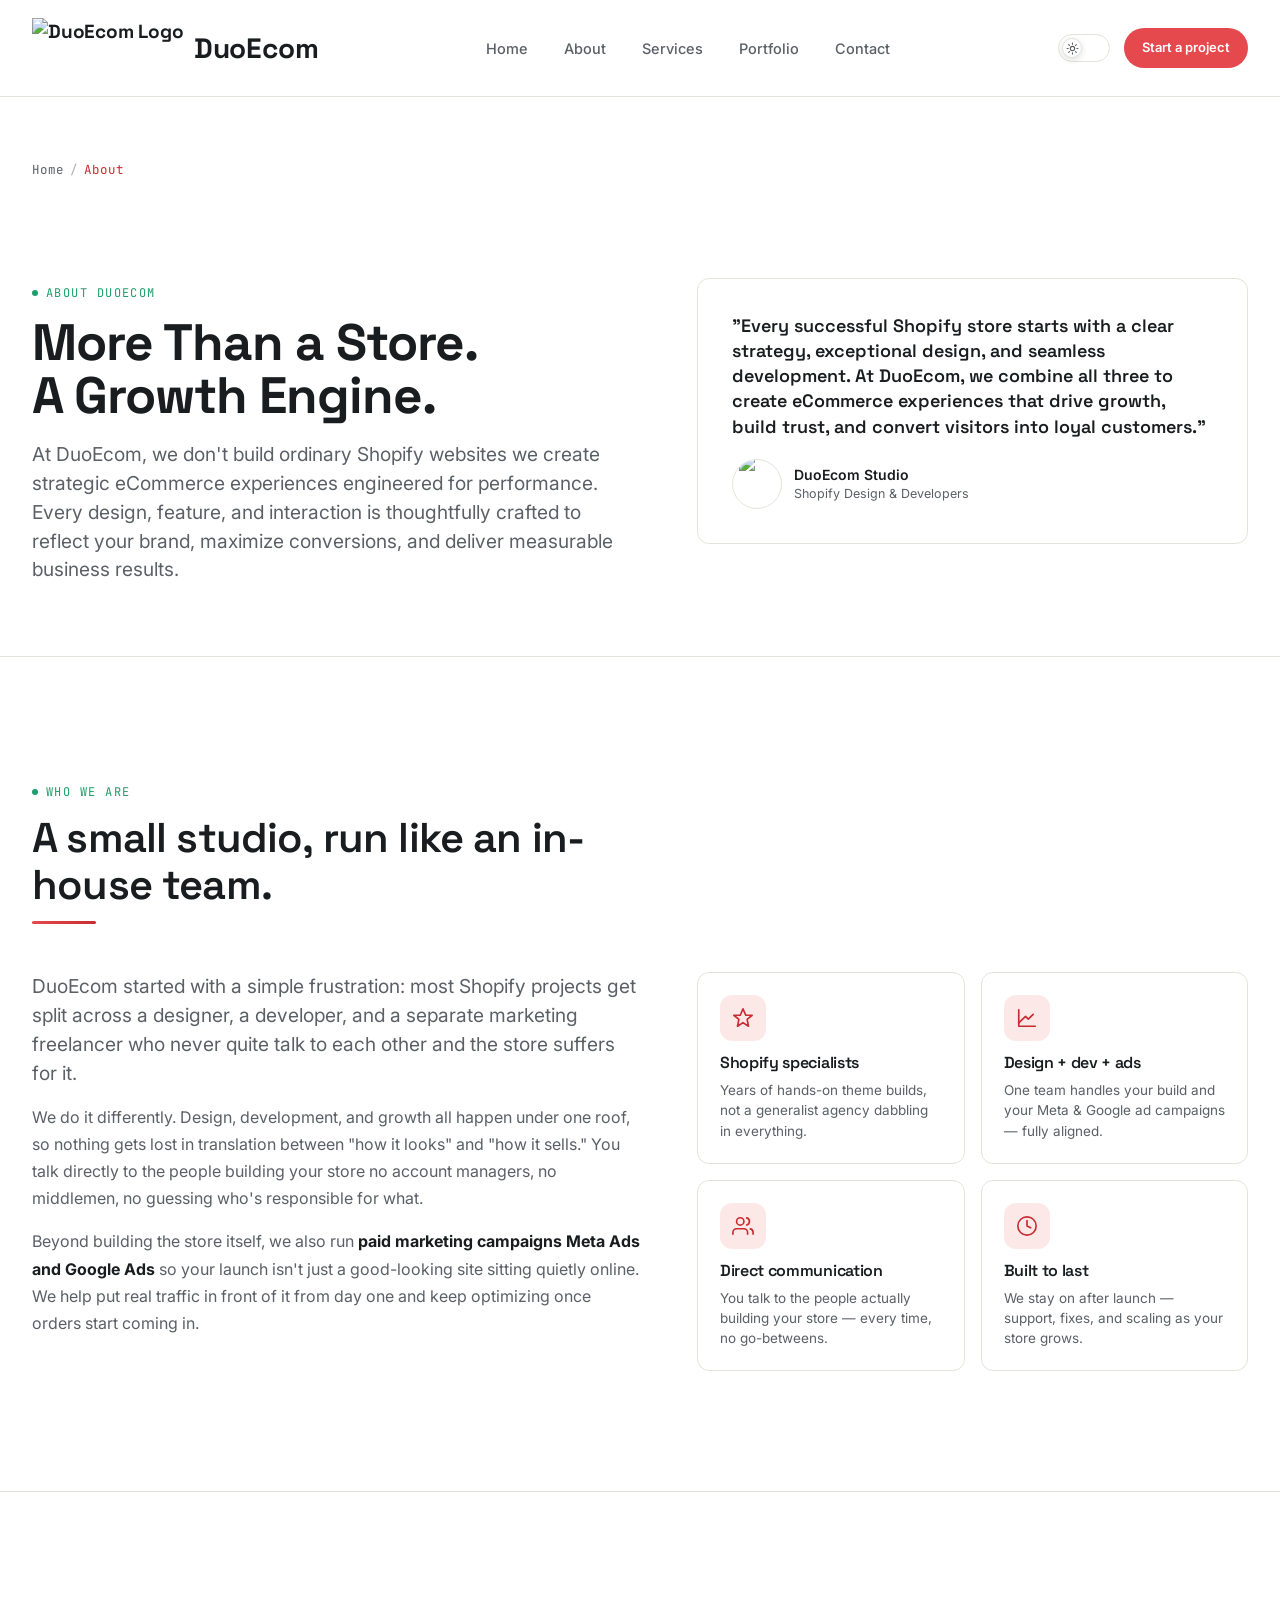
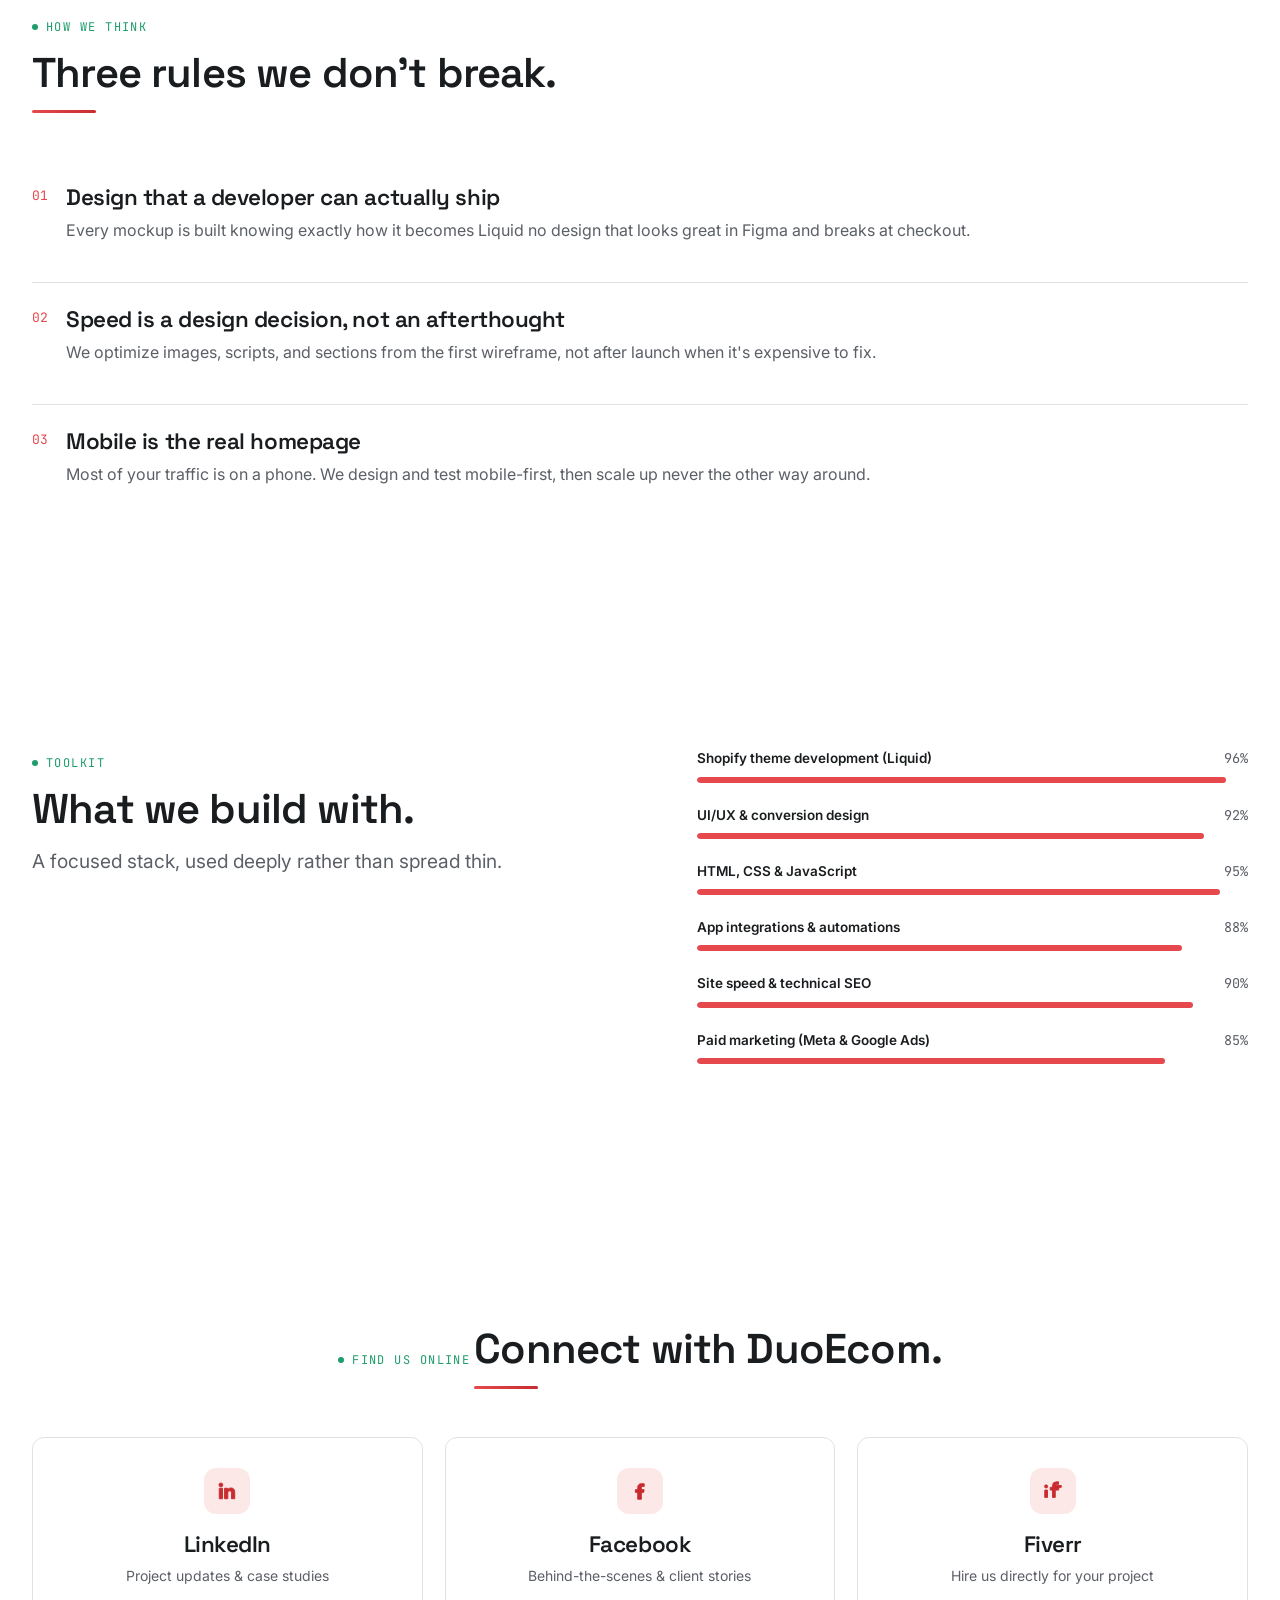
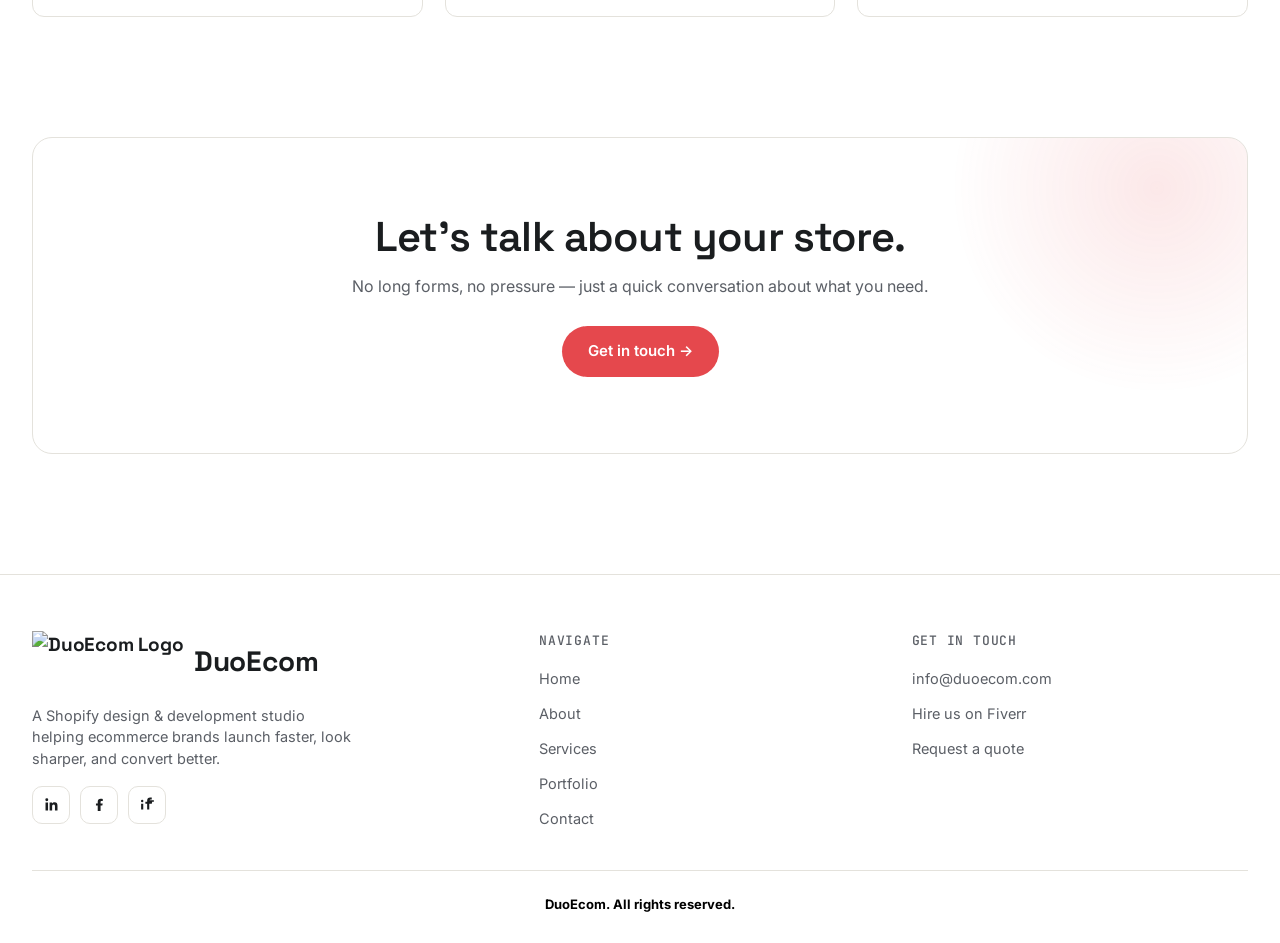
==== pages/about.html @ 075b4c81 "first commit" ====
<!DOCTYPE html>
<html lang="en">
<head>
<meta charset="UTF-8">
<script>
(function(){
  try {
    var t = localStorage.getItem('duoecom-theme');
    if (t === 'dark') document.documentElement.setAttribute('data-theme', 'dark');
  } catch (e) {}
})();
</script>
<meta name="viewport" content="width=device-width, initial-scale=1.0">
<title>About DuoEcom | Shopify Design &amp; Development Studio</title>
<meta name="description" content="Meet DuoEcom — a Shopify design and development studio built around two specialists: one designer, one developer, one shared obsession with stores that convert.">
<meta name="keywords" content="DuoEcom, Shopify agency, about DuoEcom, Shopify design studio, Shopify developers">
<meta name="robots" content="index, follow">
<meta name="author" content="DuoEcom">
<link rel="canonical" href="https://duoecom.com/pages/about.html">

<meta property="og:type" content="website">
<meta property="og:url" content="https://duoecom.com/pages/about.html">
<meta property="og:site_name" content="DuoEcom">
<meta property="og:title" content="About DuoEcom | Shopify Design &amp; Development Studio">
<meta property="og:description" content="Meet DuoEcom — a Shopify design and development studio built around two specialists: one designer, one developer, one shared obsession with stores that convert.">
<meta property="og:image" content="https://duoecom.com/images/og-cover.png">
<meta property="og:locale" content="en_US">

<meta name="twitter:card" content="summary_large_image">
<meta name="twitter:title" content="About DuoEcom | Shopify Design &amp; Development Studio">
<meta name="twitter:description" content="Meet DuoEcom — a Shopify design and development studio built around two specialists: one designer, one developer.">
<meta name="twitter:image" content="https://duoecom.com/images/og-cover.png">

<link rel="icon" type="image/png" href="../images/favicon.png">
<link rel="preconnect" href="https://fonts.googleapis.com">
<link href="https://fonts.googleapis.com/css2?family=Space+Grotesk:wght@500;600;700&family=Inter:wght@400;500;600;700&family=JetBrains+Mono:wght@400;500&display=swap" rel="stylesheet">
<link rel="stylesheet" href="../style.css">
<link rel="stylesheet" href="https://unpkg.com/aos@next/dist/aos.css" />
</head>
<body>


<header class="site-header">
  <nav class="nav container">
      <a href="../index.html" class="logo">
    <img src="../images/logo1.png" alt="DuoEcom Logo" class="logo-light">
    <img src="../images/logo2.png" alt="DuoEcom Logo" class="logo-dark">
    <span>DuoEcom</span>
</a>
    <ul class="nav-links">
      <li><a href="../index.html">Home</a></li>
      <li><a href="./about.html">About</a></li>
      <li><a href="./services.html">Services</a></li>
      <li><a href="./portfolio.html">Portfolio</a></li>
      <li><a href="./contact.html">Contact</a></li>
    </ul>
    <div class="nav-right">
      <button class="theme-toggle" aria-label="Toggle dark mode" aria-pressed="false">
        <span class="knob">
          <svg class="icon-sun" viewBox="0 0 24 24" fill="none" stroke="currentColor" stroke-width="2" stroke-linecap="round"><circle cx="12" cy="12" r="4"/><path d="M12 2v2M12 20v2M4.93 4.93l1.41 1.41M17.66 17.66l1.41 1.41M2 12h2M20 12h2M6.34 17.66l-1.41 1.41M19.07 4.93l-1.41 1.41"/></svg>
          <svg class="icon-moon" viewBox="0 0 24 24" fill="none" stroke="currentColor" stroke-width="2" stroke-linecap="round" stroke-linejoin="round"><path d="M21 12.79A9 9 0 1 1 11.21 3 7 7 0 0 0 21 12.79z"/></svg>
        </span>
      </button>
      <a href="./contact.html" class="btn btn-accent btn-sm nav-cta">Start a project</a>
      <button class="nav-toggle" aria-label="Toggle menu" aria-expanded="false">
        <span></span><span></span><span></span>
      </button>
    </div>
  </nav>
</header>

<div class="mobile-menu">
  <ul>
    <li><a href="../index.html">Home</a></li>
    <li><a href="./about.html">About</a></li>
    <li><a href="./services.html">Services</a></li>
    <li><a href="./portfolio.html">Portfolio</a></li>
    <li><a href="./contact.html">Contact</a></li>
  </ul>
  <a href="./contact.html" class="btn btn-accent mm-cta">Start a project</a>
  <button class="theme-toggle-mobile" aria-label="Toggle dark mode" aria-pressed="false">
    <svg class="icon-sun" viewBox="0 0 24 24" fill="none" stroke="currentColor" stroke-width="2" stroke-linecap="round" width="18" height="18"><circle cx="12" cy="12" r="4"/><path d="M12 2v2M12 20v2M4.93 4.93l1.41 1.41M17.66 17.66l1.41 1.41M2 12h2M20 12h2M6.34 17.66l-1.41 1.41M19.07 4.93l-1.41 1.41"/></svg>
    <svg class="icon-moon" viewBox="0 0 24 24" fill="none" stroke="currentColor" stroke-width="2" stroke-linecap="round" stroke-linejoin="round" width="18" height="18" style="display:none;"><path d="M21 12.79A9 9 0 1 1 11.21 3 7 7 0 0 0 21 12.79z"/></svg>
    <span>Dark mode</span>
  </button>
</div>

<main>

  <div class="container page-head"
   data-aos="fade-down"
   data-aos-duration="600">
    <p class="breadcrumb"><a href="../index.html">Home</a><span class="sep">/</span><span class="here">About</span></p>
  </div>

  <!-- ============ INTRO ============ -->
  <section class="section-tight container">
    <div class="hero-grid" style="align-items:start;">
      <div class="reveal"
      data-aos="fade-right"
      data-aos-duration="900"
      data-aos-delay="100"
      data-aos-easing="ease-out-cubic">
        <p class="eyebrow">About DuoEcom</p>
        <h1 style="font-size:clamp(2rem,4.5vw,3.2rem);">More Than a Store.<br>A Growth Engine.</h1>
        <p class="lead" style="margin-top:18px;">At DuoEcom, we don't build ordinary Shopify websites we create strategic eCommerce experiences engineered for performance. Every design, feature, and interaction is thoughtfully crafted to reflect your brand, maximize conversions, and deliver measurable business results.</p>
      </div>
<div class="reveal" style="--i:1"
data-aos="fade-left"
data-aos-duration="900"
data-aos-delay="300"
data-aos-easing="ease-out-cubic">
    <div class="card" style="padding:34px;">
        <p style="font-family:var(--font-display); font-size:18px; font-weight:600; color:var(--ink); line-height:1.4;">
            "Every successful Shopify store starts with a clear strategy, exceptional design, and seamless development. At DuoEcom, we combine all three to create eCommerce experiences that drive growth, build trust, and convert visitors into loyal customers."
        </p>

        <div class="testimonial-person" style="margin-top:20px;">
            <div class="avatar logo-avatar">
                <img src="../images/logo1.png" alt="DuoEcom Logo" class="logo-light">
                <img src="../images/logo2.png" alt="DuoEcom Logo" class="logo-dark">
            </div>

            <div>
                <div class="name">DuoEcom Studio</div>
                <div class="role">Shopify Design & Developers</div>
            </div>
        </div>
    </div>
</div>
      </div>
    </div>
  </section>

  <hr class="divider container">

  <!-- ============ WHO WE ARE ============ -->
  <section class="section container">
    <div class="section-head reveal">
      <p class="eyebrow">Who we are</p>
      <h2>A small studio, run like an in-house team.</h2>
    </div>

    <div class="hero-grid" style="align-items:start;">
      <div class="reveal"
      data-aos="fade-right"
      data-aos-duration="900"
      data-aos-delay="100"
      data-aos-easing="ease-out-cubic">
        <p class="lead">DuoEcom started with a simple frustration: most Shopify projects get split across a designer, a developer, and a separate marketing freelancer who never quite talk to each other and the store suffers for it.</p>
        <p style="margin-top:16px; color:var(--ink-soft); line-height:1.7;">We do it differently. Design, development, and growth all happen under one roof, so nothing gets lost in translation between "how it looks" and "how it sells." You talk directly to the people building your store no account managers, no middlemen, no guessing who's responsible for what.</p>
        <p style="margin-top:16px; color:var(--ink-soft); line-height:1.7;">Beyond building the store itself, we also run <strong style="color:var(--ink);">paid marketing campaigns Meta Ads and Google Ads</strong> so your launch isn't just a good-looking site sitting quietly online. We help put real traffic in front of it from day one and keep optimizing once orders start coming in.</p>
      </div>

      <div class="reveal" style="--i:1"
      data-aos="fade-left"
      data-aos-duration="900"
      data-aos-delay="300"
      data-aos-easing="ease-out-cubic">
        <div class="grid" style="grid-template-columns:1fr 1fr; gap:16px;">
          <div class="card" style="padding:22px;">
            <div class="service-icon" style="margin-bottom:12px;">
              <svg viewBox="0 0 24 24" fill="none" stroke="var(--accent-dark)" stroke-width="1.8" stroke-linecap="round" stroke-linejoin="round"><path d="M12 2l3 7h7l-5.5 4.5L18 21l-6-4-6 4 1.5-7.5L2 9h7z"/></svg>
            </div>
            <h3 style="font-size:16px;">Shopify specialists</h3>
            <p style="margin-top:6px; font-size:13.5px;">Years of hands-on theme builds, not a generalist agency dabbling in everything.</p>
          </div>
          <div class="card" style="padding:22px;">
            <div class="service-icon" style="margin-bottom:12px;">
              <svg viewBox="0 0 24 24" fill="none" stroke="var(--accent-dark)" stroke-width="1.8" stroke-linecap="round" stroke-linejoin="round"><path d="M3 3v18h18"/><path d="M18.7 8l-5.3 5.3-3-3L3 17.3"/></svg>
            </div>
            <h3 style="font-size:16px;">Design + dev + ads</h3>
            <p style="margin-top:6px; font-size:13.5px;">One team handles your build and your Meta &amp; Google ad campaigns — fully aligned.</p>
          </div>
          <div class="card" style="padding:22px;">
            <div class="service-icon" style="margin-bottom:12px;">
              <svg viewBox="0 0 24 24" fill="none" stroke="var(--accent-dark)" stroke-width="1.8" stroke-linecap="round" stroke-linejoin="round"><path d="M17 21v-2a4 4 0 0 0-4-4H5a4 4 0 0 0-4 4v2"/><circle cx="9" cy="7" r="4"/><path d="M23 21v-2a4 4 0 0 0-3-3.87"/><path d="M16 3.13a4 4 0 0 1 0 7.75"/></svg>
            </div>
            <h3 style="font-size:16px;">Direct communication</h3>
            <p style="margin-top:6px; font-size:13.5px;">You talk to the people actually building your store — every time, no go-betweens.</p>
          </div>
          <div class="card" style="padding:22px;">
            <div class="service-icon" style="margin-bottom:12px;">
              <svg viewBox="0 0 24 24" fill="none" stroke="var(--accent-dark)" stroke-width="1.8" stroke-linecap="round" stroke-linejoin="round"><circle cx="12" cy="12" r="10"/><path d="M12 6v6l4 2"/></svg>
            </div>
            <h3 style="font-size:16px;">Built to last</h3>
            <p style="margin-top:6px; font-size:13.5px;">We stay on after launch — support, fixes, and scaling as your store grows.</p>
          </div>
        </div>
      </div>
    </div>
  </section>

  <hr class="divider container">

  <!-- ============ VALUES ============ -->
  <section class="section container">
    <div class="section-head reveal">
      <p class="eyebrow">How we think</p>
      <h2>Three rules we don't break.</h2>
    </div>
    <div class="value-list reveal-group">
      <div class="value-row reveal" style="--i:0"
      data-aos="fade-right"
      data-aos-duration="700"
      data-aos-delay="300"
      data-aos-easing="ease-out-cubic">
        <span class="value-num">01</span>
        <div>
          <h3>Design that a developer can actually ship</h3>
          <p style="margin-top:6px;">Every mockup is built knowing exactly how it becomes Liquid no design that looks great in Figma and breaks at checkout.</p>
        </div>
      </div>
      <div class="value-row reveal" style="--i:1"
      data-aos="fade-up"
      data-aos-duration="700"
      data-aos-delay="400"
      data-aos-easing="ease-out-cubic">
        <span class="value-num">02</span>
        <div>
          <h3>Speed is a design decision, not an afterthought</h3>
          <p style="margin-top:6px;">We optimize images, scripts, and sections from the first wireframe, not after launch when it's expensive to fix.</p>
        </div>
      </div>
      <div class="value-row reveal" style="--i:2"
      data-aos="fade-left"
      data-aos-duration="700"
      data-aos-delay="500"
      data-aos-easing="ease-out-cubic">
        <span class="value-num">03</span>
        <div>
          <h3>Mobile is the real homepage</h3>
          <p style="margin-top:6px;">Most of your traffic is on a phone. We design and test mobile-first, then scale up never the other way around.</p>
        </div>
      </div>
    </div>
  </section>

  <!-- ============ SKILLS ============ -->
  <section class="section section-bg">
    <div class="container">
      <div class="hero-grid" style="align-items:start;">
        <div class="reveal"
        data-aos="fade-right"
        data-aos-duration="900"
        data-aos-delay="100"
        data-aos-easing="ease-out-cubic">
          <p class="eyebrow">Toolkit</p>
          <h2>What we build with.</h2>
          <p class="lead" style="margin-top:14px;">A focused stack, used deeply rather than spread thin.</p>
        </div>
        <div class="reveal" style="--i:1"
        data-aos="fade-left"
        data-aos-duration="900"
        data-aos-delay="300"
        data-aos-easing="ease-out-cubic">
          <div class="skill-bar-group">
            <div class="skill-bar-label"><span>Shopify theme development (Liquid)</span><span>96%</span></div>
            <div class="skill-bar-track"><div class="skill-bar-fill" style="width:96%;"></div></div>
          </div>
          <div class="skill-bar-group">
            <div class="skill-bar-label"><span>UI/UX &amp; conversion design</span><span>92%</span></div>
            <div class="skill-bar-track"><div class="skill-bar-fill" style="width:92%;"></div></div>
          </div>
          <div class="skill-bar-group">
            <div class="skill-bar-label"><span>HTML, CSS &amp; JavaScript</span><span>95%</span></div>
            <div class="skill-bar-track"><div class="skill-bar-fill" style="width:95%;"></div></div>
          </div>
          <div class="skill-bar-group">
            <div class="skill-bar-label"><span>App integrations &amp; automations</span><span>88%</span></div>
            <div class="skill-bar-track"><div class="skill-bar-fill" style="width:88%;"></div></div>
          </div>
          <div class="skill-bar-group">
            <div class="skill-bar-label"><span>Site speed &amp; technical SEO</span><span>90%</span></div>
            <div class="skill-bar-track"><div class="skill-bar-fill" style="width:90%;"></div></div>
          </div>
          <div class="skill-bar-group">
            <div class="skill-bar-label"><span>Paid marketing (Meta &amp; Google Ads)</span><span>85%</span></div>
            <div class="skill-bar-track"><div class="skill-bar-fill" style="width:85%;"></div></div>
          </div>
        </div>
      </div>
    </div>
  </section>

  <!-- ============ TEAM / PROFILES ============ -->
  <section class="section container">
    <div class="section-head center reveal">
      <p class="eyebrow">Find us online</p>
      <h2>Connect with DuoEcom.</h2>
    </div>
    <div class="grid grid-3 reveal-group">
      <a href="https://www.linkedin.com/in/aliyan-yousaf/" target="_blank" rel="noopener" class="card reveal center-text" style="--i:0;"
      data-aos="fade-right"
      data-aos-duration="700"
      data-aos-delay="300"
      data-aos-easing="ease-out-cubic">
        <div class="service-icon" style="margin:0 auto 16px;">
          <svg viewBox="0 0 24 24" fill="var(--accent-dark)"><path d="M20.45 20.45h-3.56v-5.57c0-1.33-.02-3.04-1.85-3.04-1.85 0-2.14 1.45-2.14 2.94v5.67H9.34V9h3.41v1.56h.05c.48-.9 1.64-1.85 3.38-1.85 3.61 0 4.28 2.38 4.28 5.47v6.27zM5.34 7.43a2.07 2.07 0 1 1 0-4.14 2.07 2.07 0 0 1 0 4.14zM7.12 20.45H3.56V9h3.56v11.45z"/></svg>
        </div>
        <h3>LinkedIn</h3>
        <p style="margin-top:6px; font-size:14px;">Project updates &amp; case studies</p>
      </a>
      <a href="https://facebook.com" target="_blank" rel="noopener" class="card reveal center-text" style="--i:1;"
      data-aos="fade-up"
      data-aos-duration="700"
      data-aos-delay="450"
      data-aos-easing="ease-out-cubic">
        <div class="service-icon" style="margin:0 auto 16px;">
          <svg viewBox="0 0 24 24" fill="var(--accent-dark)"><path d="M13.5 21v-7.5h2.5l.5-3h-3V8.5c0-.87.24-1.5 1.5-1.5h1.6V4.2C15.8 4.1 14.7 4 13.5 4 11 4 9.5 5.5 9.5 8.2v2.3H7v3h2.5V21h4z"/></svg>
        </div>
        <h3>Facebook</h3>
        <p style="margin-top:6px; font-size:14px;">Behind-the-scenes &amp; client stories</p>
      </a>
      <a href="https://www.fiverr.com/aliyanyy77" target="_blank" rel="noopener" class="card reveal center-text" style="--i:2;"
      data-aos="fade-left"
      data-aos-duration="700"
      data-aos-delay="600"
      data-aos-easing="ease-out-cubic">
        <div class="service-icon" style="margin:0 auto 16px;">
          <svg viewBox="0 0 24 24" fill="var(--accent-dark)"><path d="M21 8h-6V6.5A1.5 1.5 0 0 1 16.5 5H18V2h-2.2A4.3 4.3 0 0 0 11.5 6.3V8H9v3h2.5v8h3v-8H18l.7-3h-3.7V6.5A.5.5 0 0 1 15.5 6H17v0h4zM3 11h3v8H3z"/><circle cx="4.5" cy="7" r="1.7"/></svg>
        </div>
        <h3>Fiverr</h3>
        <p style="margin-top:6px; font-size:14px;">Hire us directly for your project</p>
      </a>
    </div>
  </section>

  <!-- ============ CTA ============ -->
  <section class="section container" style="padding-top:0;">
    <div class="cta-band reveal">
      <h2>Let's talk about your store.</h2>
      <p>No long forms, no pressure — just a quick conversation about what you need.</p>
      <div class="btn-row">
        <a
        data-aos="zoom-in-up"
        data-aos-delay="400"
        data-aos-duration="800"
        href="./contact.html" class="btn btn-accent">Get in touch →</a>
      </div>
    </div>
  </section>

</main>

<footer class="site-footer">
  <div class="container"
   data-aos="fade-up"
   data-aos-duration="800"
   data-aos-easing="ease-out-cubic"
  >
    <div class="footer-top">
      <div class="footer-brand">
          <a href="../index.html" class="logo">
    <img src="../images/logo1.png" alt="DuoEcom Logo" class="logo-light">
    <img src="../images/logo2.png" alt="DuoEcom Logo" class="logo-dark">
    <span>DuoEcom</span></a>
        <p>A Shopify design &amp; development studio helping ecommerce brands launch faster, look sharper, and convert better.</p>
        <div class="social-row">
          <a href="https://www.linkedin.com/in/aliyan-yousaf/" target="_blank" rel="noopener" class="social-btn" aria-label="LinkedIn">
            <svg viewBox="0 0 24 24" fill="var(--ink)"><path d="M20.45 20.45h-3.56v-5.57c0-1.33-.02-3.04-1.85-3.04-1.85 0-2.14 1.45-2.14 2.94v5.67H9.34V9h3.41v1.56h.05c.48-.9 1.64-1.85 3.38-1.85 3.61 0 4.28 2.38 4.28 5.47v6.27zM5.34 7.43a2.07 2.07 0 1 1 0-4.14 2.07 2.07 0 0 1 0 4.14zM7.12 20.45H3.56V9h3.56v11.45z"/></svg>
          </a>
          <a href="https://facebook.com" target="_blank" rel="noopener" class="social-btn" aria-label="Facebook">
            <svg viewBox="0 0 24 24" fill="var(--ink)"><path d="M13.5 21v-7.5h2.5l.5-3h-3V8.5c0-.87.24-1.5 1.5-1.5h1.6V4.2C15.8 4.1 14.7 4 13.5 4 11 4 9.5 5.5 9.5 8.2v2.3H7v3h2.5V21h4z"/></svg>
          </a>
          <a href="https://www.fiverr.com/aliyanyy77" target="_blank" rel="noopener" class="social-btn" aria-label="Fiverr">
            <svg viewBox="0 0 24 24" fill="var(--ink)"><path d="M21 8h-6V6.5A1.5 1.5 0 0 1 16.5 5H18V2h-2.2A4.3 4.3 0 0 0 11.5 6.3V8H9v3h2.5v8h3v-8H18l.7-3h-3.7V6.5A.5.5 0 0 1 15.5 6H17v0h4zM3 11h3v8H3z"/><circle cx="4.5" cy="7" r="1.7"/></svg>
          </a>
        </div>
      </div>
      <div class="footer-col">
        <h4>Navigate</h4>
        <ul>
          <li><a href="../index.html">Home</a></li>
          <li><a href="./about.html">About</a></li>
          <li><a href="./services.html">Services</a></li>
          <li><a href="./portfolio.html">Portfolio</a></li>
          <li><a href="./contact.html">Contact</a></li>
        </ul>
      </div>
      <div class="footer-col">
        <h4>Get in touch</h4>
        <ul>
          <li><a href="mailto:info@duoecom.com">info@duoecom.com</a></li>
          <li><a href="https://www.fiverr.com/aliyanyy77" target="_blank" rel="noopener">Hire us on Fiverr</a></li>
          <li><a href="./contact.html">Request a quote</a></li>
        </ul>
      </div>
    </div>
    <div class="footer-bottom">
      <span>DuoEcom. All rights reserved.</span>
      <!-- <span>Build by Aliyan.</span> -->
    </div>
  </div>
</footer>

<script src="https://cdnjs.cloudflare.com/ajax/libs/gsap/3.12.5/gsap.min.js" defer></script>
<script src="../main.js" defer></script>

<!-- AOS animation pugin -->
<script src="https://unpkg.com/aos@2.3.4/dist/aos.js"></script>
<script>
  AOS.init();
</script>
</body>
</html>
---- style.css ----
/* ==========================================================================
   DuoEcom — Shopify Design & Development Agency
   Design tokens
   ========================================================================== */
:root {
  /* Color — light (default) */
  --bg:           #ffffff;
  --bg-soft:      #FFFFFF;
  --surface:      #FFFFFF;
  --accent-tint:  #FCE9E7;
  --ink:          #1A1D1F;
  --ink-soft:     #5B5F66;
  --line:         #E4E2DC;
  --accent:       #E5484D;
  --accent-dark:  #C82B30;
  --accent-ink:   #FFFFFF;
  --success:      #1F9D6B;
  --shadow-soft:  rgba(26,29,31,.14);
  --shadow-strong: rgba(26,29,31,.22);

  /* Hero network graphic — theme-aware line/dot colors */
  --net-line-color: rgba(26,29,31,.08);
  --net-dot-color:  rgba(26,29,31,.25);

  /* Type */
  --font-display: "Space Grotesk", "Helvetica Neue", Arial, sans-serif;
  --font-body:    "Inter", "Helvetica Neue", Arial, sans-serif;
  --font-mono:    "JetBrains Mono", "Courier New", monospace;

  /* Scale */
  --container: 1180px;
  --radius-sm: 6px;
  --radius-md: 12px;
  --radius-lg: 20px;

  /* Motion */
  --ease: cubic-bezier(.16,.84,.44,1);
  --ease-spring: cubic-bezier(.34,1.56,.64,1);
}

/* Dark theme overrides */
[data-theme="dark"] {
  --bg:           #14161A;
  --bg-soft:      #1B1E23;
  --surface:      #1F2228;
  --accent-tint:  #3A2222;
  --ink:          #F2F1ED;
  --ink-soft:     #9A9DA4;
  --line:         #2D3038;
  --accent:       #FF6B6F;
  --accent-dark:  #FF9A9D;
  --accent-ink:   #14161A;
  --success:      #36C98C;
  --shadow-soft:  rgba(0,0,0,.45);
  --shadow-strong: rgba(0,0,0,.6);

  --net-line-color: rgba(255,255,255,.10);
  --net-dot-color:  rgba(255,255,255,.35);
}

[data-theme="dark"] .site-header { background: rgba(20,22,26,.82); }
[data-theme="dark"] .btn-primary { background: var(--accent); color: var(--accent-ink); }
[data-theme="dark"] .btn-primary:hover { background: var(--accent-dark); }
[data-theme="dark"] .logo-mark::after { border-color: var(--accent-ink); }
[data-theme="dark"] .social-btn svg { fill: var(--ink); }

* { margin: 0; padding: 0; box-sizing: border-box; }

html { scroll-behavior: smooth; }

body, .site-header, .card, .form-card, .contact-info-card, .store-frame,
.store-frame-bar, .store-frame-url, .btn-ghost, .field input, .field textarea,
.field select, .trust-pill, .tag, .skill-bar-track, .cta-band, .social-btn,
.faq-item, .filter-btn, .theme-toggle {
  transition: background .35s ease, color .35s ease, border-color .35s ease, box-shadow .35s ease;
}

@media (prefers-reduced-motion: reduce) {
  html { scroll-behavior: auto; }
  *, *::before, *::after {
    animation-duration: .001ms !important;
    animation-iteration-count: 1 !important;
    transition-duration: .001ms !important;
    scroll-behavior: auto !important;
  }
}

body {
  font-family: var(--font-body);
  background: var(--bg);
  color: var(--ink);
  -webkit-font-smoothing: antialiased;
  line-height: 1.5;
  overflow-x: hidden;
}

img, svg { display: block; max-width: 100%; }

a { color: inherit; text-decoration: none; }

ul { list-style: none; }

button { font-family: inherit; cursor: pointer; border: none; background: none; color: inherit; }

:focus-visible {
  outline: 2px solid var(--accent);
  outline-offset: 3px;
  border-radius: 4px;
}

.container {
  width: 100%;
  margin: 0 auto;
  padding: 0 20px;
}

@media (max-width: 380px) {
  .container { padding: 0 16px; }
}

@media (min-width: 768px) {
  .container { padding: 0 32px; }
}

.eyebrow {
  font-family: var(--font-mono);
  font-size: 12px;
  letter-spacing: .12em;
  text-transform: uppercase;
  color: var(--success);
  display: inline-flex;
  align-items: center;
  gap: 8px;
  margin-bottom: 14px;
}

.eyebrow::before {
  content: "";
  width: 6px;
  height: 6px;
  border-radius: 50%;
  background: var(--success);
  flex-shrink: 0;
  box-shadow: 0 0 0 0 rgba(31,157,107,.5);
  animation: eyebrow-pulse 2s ease-out infinite;
}

@keyframes eyebrow-pulse {
  0%   { box-shadow: 0 0 0 0 rgba(31,157,107,.5); }
  70%  { box-shadow: 0 0 0 6px rgba(31,157,107,0); }
  100% { box-shadow: 0 0 0 0 rgba(31,157,107,0); }
}

[data-theme="dark"] .eyebrow::before {
  animation-name: eyebrow-pulse-dark;
}

@keyframes eyebrow-pulse-dark {
  0%   { box-shadow: 0 0 0 0 rgba(54,201,140,.5); }
  70%  { box-shadow: 0 0 0 6px rgba(54,201,140,0); }
  100% { box-shadow: 0 0 0 0 rgba(54,201,140,0); }
}

h1, h2, h3, h4 {
  font-family: var(--font-display);
  letter-spacing: -0.02em;
  font-weight: 600;
  color: var(--ink);
}

h1 { font-size: clamp(2.2rem, 6vw, 4.2rem); line-height: 1.04; font-weight: 700; }
h2 { font-size: clamp(1.7rem, 4vw, 2.6rem); line-height: 1.12; }
h3 { font-size: clamp(1.15rem, 2.4vw, 1.4rem); line-height: 1.3; }

p { color: var(--ink-soft); }

.lead {
  font-size: clamp(1rem, 1.6vw, 1.2rem);
  color: var(--ink-soft);
  max-width: 60ch;
}

/* ==========================================================================
   Buttons
   ========================================================================== */
.btn {
  display: inline-flex;
  align-items: center;
  justify-content: center;
  gap: 8px;
  font-family: var(--font-body);
  font-weight: 600;
  font-size: 15px;
  padding: 14px 26px;
  border-radius: 999px;
  transition: transform .25s var(--ease), box-shadow .25s var(--ease), background .2s ease;
  white-space: nowrap;
}

.btn-primary {
  background: var(--ink);
  color: #fff;
}
.btn-primary:hover { transform: translateY(-2px); box-shadow: 0 10px 24px var(--shadow-strong); }

.btn-accent {
  background: var(--accent);
  color: #fff;
}
.btn-accent:hover { transform: translateY(-2px); box-shadow: 0 10px 24px rgba(229,72,77,.35); background: var(--accent-dark); }

.btn-ghost {
  background: transparent;
  color: var(--ink);
  border: 1.5px solid var(--line);
}
.btn-ghost:hover { border-color: var(--ink); transform: translateY(-2px); }

.btn-sm { padding: 10px 18px; font-size: 13px; }

/* Magnetic buttons — JS writes --mx/--my as the cursor approaches */
.btn {
  --mx: 0px;
  --my: 0px;
  transform: translate(var(--mx), var(--my));
}
.btn-accent:hover, .btn-ghost:hover, .btn-primary:hover {
  transform: translate(var(--mx), var(--my)) translateY(-2px);
}

/* ==========================================================================
   Header / Nav
   ========================================================================== */
.site-header {
  position: sticky;
  top: 0;
  z-index: 100;
  background: rgba(255, 255, 255, 0.82);
  backdrop-filter: blur(10px);
  border-bottom: 1px solid var(--line);
  transition: background .3s ease, box-shadow .3s ease, border-color .3s ease;
}

/* Glass state once the page has scrolled a little */
.site-header.is-scrolled {
  background: rgba(255, 255, 255, 0.92);
  box-shadow: 0 8px 30px var(--shadow-soft);
  border-bottom-color: transparent;
}
[data-theme="dark"] .site-header.is-scrolled { background: rgba(20,22,26,.92); }

.nav {
  display: flex;
  align-items: center;
  justify-content: space-between;
  padding-top: 18px;
  padding-bottom: 18px;
}

.logo {
  font-family: var(--font-display);
  font-weight: 700;
  font-size: 19px;
  letter-spacing: -0.01em;
  display: flex;
  align-items: center;
  gap: 9px;
}

.logo-mark {
  width: 28px;
  height: 28px;
  border-radius: 8px;
  background: var(--accent);
  position: relative;
  flex-shrink: 0;
}
.logo-mark::after {
  content: "";
  position: absolute;
  inset: 7px;
  border: 2px solid #fff;
  border-radius: 3px;
}

.nav-links {
  display: none;
  align-items: center;
  gap: 36px;
}

.nav-links a {
  font-size: 14.5px;
  font-weight: 500;
  color: var(--ink-soft);
  position: relative;
  padding: 4px 0;
  transition: color .2s ease;
}
.nav-links a:hover { color: var(--ink); }
.nav-links a.active { color: var(--ink); }
.nav-links a.active::after {
  content: "";
  position: absolute;
  left: 0; right: 0; bottom: -4px;
  height: 2px;
  background: var(--accent);
  border-radius: 2px;
}

/* Animated underline for all top-level nav links, not just .active */
.nav-links a::before {
  content: "";
  position: absolute;
  left: 0; right: 100%; bottom: -4px;
  height: 2px;
  background: var(--accent);
  border-radius: 2px;
  transition: right .3s var(--ease);
}
.nav-links a:hover::before { right: 0; }

.nav-cta { display: none; }

/* Theme toggle — desktop only in the header.
   Mobile already has its own toggle ("Dark mode") inside the slide-out menu,
   so showing this one too was a duplicate next to the hamburger/close icon. */
.theme-toggle { display: none; }

.nav-right {
  display: flex;
  align-items: center;
  gap: 14px;
}

.theme-toggle {
  position: relative;
  width: 52px;
  height: 28px;
  border-radius: 999px;
  background: var(--bg-soft);
  border: 1px solid var(--line);
  flex-shrink: 0;
  display: flex;
  align-items: center;
  padding: 3px;
}
.theme-toggle .knob {
  width: 20px;
  height: 20px;
  border-radius: 50%;
  background: var(--surface);
  border: 1px solid var(--line);
  display: flex;
  align-items: center;
  justify-content: center;
  transform: translateX(0);
  transition: transform .35s var(--ease), background .35s ease;
  box-shadow: 0 2px 6px var(--shadow-soft);
}
[data-theme="dark"] .theme-toggle .knob { transform: translateX(22px); background: var(--accent); border-color: var(--accent); }
.theme-toggle .knob svg {
  width: 13px;
  height: 13px;
  stroke: var(--ink-soft);
}
[data-theme="dark"] .theme-toggle .knob svg { stroke: var(--accent-ink); }
.theme-toggle .icon-sun { display: block; }
.theme-toggle .icon-moon { display: none; }
[data-theme="dark"] .theme-toggle .icon-sun { display: none; }
[data-theme="dark"] .theme-toggle .icon-moon { display: block; }

.theme-toggle-mobile {
  display: flex;
  align-items: center;
  gap: 10px;
  font-size: 14px;
  font-weight: 600;
  margin-top: 28px;
  padding-top: 20px;
  border-top: 1px solid var(--line);
}

.nav-toggle {
  display: flex;
  flex-direction: column;
  gap: 5px;
  padding: 8px;
  z-index: 110;
}
.nav-toggle span {
  width: 22px;
  height: 2px;
  background: var(--ink);
  border-radius: 2px;
  transition: transform .3s var(--ease), opacity .3s var(--ease);
}
.nav-toggle.open span:nth-child(1) { transform: translateY(7px) rotate(45deg); }
.nav-toggle.open span:nth-child(2) { opacity: 0; }
.nav-toggle.open span:nth-child(3) { transform: translateY(-7px) rotate(-45deg); }

.mobile-menu {
  position: fixed;
  inset: 0;
  top: 0;
  background: var(--bg);
  z-index: 99;
  display: flex;
  flex-direction: column;
  justify-content: center;
  padding: 32px;
  margin-top: 110px;
  transform: translateY(-100%);
  transition: transform .4s var(--ease);
  opacity: 0;
}
.mobile-menu.open { transform: translateY(0); opacity: 1; }
.mobile-menu ul { display: flex; flex-direction: column; gap: 6px; }
.mobile-menu a {
  font-family: var(--font-display);
  font-size: 20px;
  font-weight: 600;
  padding: 14px 0;
  border-bottom: 1px solid var(--line);
  display: block;
}
.mobile-menu .mm-cta {
  margin-top: 28px;
  align-self: flex-start;
  font-size: 14px;
  padding: 11px 20px;
  border-radius: var(--radius-sm);
}

@media (min-width: 900px) {
  .nav-links { display: flex; }
  .nav-cta { display: inline-flex; }
  .nav-toggle { display: none; }
  .theme-toggle { display: flex; }
}

/* ==========================================================================
   Section spacing
   ========================================================================== */
.section { padding-top: 72px; padding-bottom: 72px; position: relative; }
.section-tight { padding-top: 48px; padding-bottom: 48px; }
@media (min-width: 900px) {
  .section { padding-top: 120px; padding-bottom: 120px; }
  .section-tight { padding-top: 72px; padding-bottom: 72px; }
}

.section-bg { background: var(--bg-soft); }
.section-ink {
  background: var(--ink);
  color: #fff;
}
.section-ink h2, .section-ink h3, .section-ink p { color: #fff; }
.section-ink .lead, .section-ink p { color: rgba(255,255,255,.68); }

.section-head { max-width: 640px; margin-bottom: 48px; }
.section-head.center { margin-left: auto; margin-right: auto; text-align: center; }

/* Soft connective fade so adjacent sections don't cut off abruptly */
.section-bg::before,
.section-bg::after {
  content: "";
  position: absolute;
  left: 0; right: 0;
  height: 64px;
  pointer-events: none;
  background: linear-gradient(180deg, var(--bg), transparent);
  z-index: 0;
}
.section-bg::before { top: 0; }
.section-bg::after { bottom: 0; transform: scaleY(-1); }

/* Keep the actual section content (eyebrow/heading/cards) above the
   decorative fade overlay above, so text like "Selected work" never
   gets dulled/hidden behind it — matches how the plain .section sections
   already render, since they have no fade overlay at all. */
.section-bg > .container {
  position: relative;
  z-index: 1;
}

/* ==========================================================================
   Hero
   ========================================================================== */
.hero {
  position: relative;
  padding-top: 56px;
  padding-bottom: 64px;
  overflow: hidden;
}
@media (min-width: 900px) { .hero { padding-top: 88px; padding-bottom: 100px; } }

/* Lightweight entrance — pure CSS, fires the instant the page paints.
   No JS/CDN dependency, so there is no flash-then-refade delay. */
@keyframes heroIn {
  from { opacity: 0; transform: translateY(14px); }
  to   { opacity: 1; transform: translateY(0); }
}
.hero .eyebrow,
.hero h1,
.hero .lead,
.hero-actions,
.hero-stats,
.hero .store-frame,
.hero .floating-tag {
  animation: heroIn .6s var(--ease) both;
}
.hero .eyebrow      { animation-delay: .02s; }
.hero h1            { animation-delay: .07s; }
.hero .lead          { animation-delay: .13s; }
.hero-actions        { animation-delay: .18s; }
.hero-stats          { animation-delay: .24s; }
.hero .store-frame   { animation-delay: .1s; }
.hero .floating-tag  { animation-delay: .4s; }

@media (prefers-reduced-motion: reduce) {
  .hero .eyebrow, .hero h1, .hero .lead, .hero-actions,
  .hero-stats, .hero .store-frame, .hero .floating-tag {
    animation: none;
  }
}

.hero-grid {
  display: grid;
  gap: 40px;
  align-items: center;
}
@media (min-width: 980px) {
  .hero-grid { grid-template-columns: 1.05fr .95fr; gap: 56px; }
}

.hero-actions {
  display: flex;
  flex-wrap: wrap;
  gap: 14px;
  margin-top: 30px;
}

.hero-stats {
  display: grid;
  grid-template-columns: repeat(2, 1fr);
  gap: 28px;
  margin-top: 48px;
  padding-top: 32px;
  border-top: 1px solid var(--line);
}
@media (min-width: 640px) {
  .hero-stats { grid-template-columns: repeat(4, 1fr); }
}
.hero-stat .num {
  font-family: var(--font-display);
  font-size: clamp(1.6rem, 3vw, 2.1rem);
  font-weight: 700;
  color: var(--ink);
  display: block;
  font-variant-numeric: tabular-nums;
}
.hero-stat .label {
  font-size: 12.5px;
  color: var(--ink-soft);
  font-family: var(--font-mono);
  letter-spacing: .03em;
}

/* Count-up reveal — number pops in slightly as it counts, premium touch */
.hero-stat {
  opacity: 0;
  transform: translateY(8px);
  transition: opacity .5s var(--ease), transform .5s var(--ease);
}
.hero-stat.in-view { opacity: 1; transform: translateY(0); }
.hero-stat:nth-child(1) { transition-delay: 0s; }
.hero-stat:nth-child(2) { transition-delay: .1s; }
.hero-stat:nth-child(3) { transition-delay: .2s; }
.hero-stat:nth-child(4) { transition-delay: .3s; }

@media (max-width: 480px) {
  .hero-stats { gap: 20px 26px; }
}

/* Browser/store chrome mockup — signature element */
.store-frame {
  background: var(--surface);
  border-radius: var(--radius-lg);
  border: 1px solid var(--line);
  box-shadow: 0 30px 60px -20px var(--shadow-strong);
  overflow: hidden;
  transform: rotate(-1deg);
}
.store-frame-bar {
  display: flex;
  align-items: center;
  gap: 10px;
  padding: 12px 16px;
  background: var(--bg-soft);
  border-bottom: 1px solid var(--line);
}
.store-frame-dots { display: flex; gap: 6px; }
.store-frame-dots span {
  width: 9px; height: 9px; border-radius: 50%; background: var(--line);
}
.store-frame-url {
  flex: 1;
  background: var(--surface);
  border: 1px solid var(--line);
  border-radius: 999px;
  font-family: var(--font-mono);
  font-size: 11px;
  color: var(--ink-soft);
  padding: 5px 14px;
  display: flex;
  align-items: center;
  gap: 6px;
  overflow: hidden;
  white-space: nowrap;
}
.store-frame-cart {
  width: 22px; height: 22px;
  border-radius: 50%;
  background: var(--accent-tint);
  display: flex;
  align-items: center;
  justify-content: center;
  flex-shrink: 0;
}
.store-frame-cart svg { width: 12px; height: 12px; }
.store-frame-body { aspect-ratio: 4/3; background: linear-gradient(135deg, var(--accent-tint), var(--bg-soft)); position: relative; overflow: hidden; }
.store-frame-body img { width: 100%; height: 100%; object-fit: cover; display: block; }

/* Portfolio images are buttons that open the lightbox — reset button
   chrome so they look identical to the plain div they replaced. */
button.store-frame-body {
  display: block;
  width: 100%;
  padding: 0;
  border: 0;
  text-align: inherit;
  font: inherit;
  cursor: zoom-in;
}
.lightbox-hint {
  position: absolute;
  top: 14px;
  right: 14px;
  width: 36px;
  height: 36px;
  border-radius: 50%;
  background: rgba(20,22,26,.55);
  backdrop-filter: blur(4px);
  display: flex;
  align-items: center;
  justify-content: center;
  opacity: 0;
  transform: scale(.8);
  transition: opacity .25s var(--ease), transform .25s var(--ease);
  pointer-events: none;
}
.lightbox-hint svg { width: 16px; height: 16px; stroke: #fff; }
.portfolio-card:hover .lightbox-hint,
.store-frame-body:focus-visible .lightbox-hint {
  opacity: 1;
  transform: scale(1);
}

.floating-tag {
  position: absolute;
  background: var(--surface);
  border: 1px solid var(--line);
  border-radius: var(--radius-md);
  padding: 8px 12px;
  box-shadow: 0 14px 30px var(--shadow-soft);
  display: flex;
  align-items: center;
  gap: 8px;
  font-size: 12px;
  font-weight: 600;
  white-space: nowrap;
  animation: float 5s ease-in-out infinite;
  max-width: calc(100% - 16px);
}
.floating-tag .dot { width: 8px; height: 8px; border-radius: 50%; background: var(--success); flex-shrink: 0; }
@keyframes float {
  0%, 100% { transform: translateY(0); }
  50% { transform: translateY(-8px); }
}

/* On small screens, keep floating tags safely inside the hero image column
   instead of bleeding past the edge (which caused clipped/cramped text) */
@media (max-width: 640px) {
  .floating-tag { font-size: 11px; padding: 7px 10px; gap: 6px; }
  .floating-tag[style*="right:-12px"],
  .floating-tag[style*="right: -12px"] { right: 4px !important; top: 8px !important; }
  .floating-tag[style*="left:-18px"],
  .floating-tag[style*="left: -18px"] { left: 4px !important; bottom: 8px !important; }
}

@media (min-width: 641px) {
  .floating-tag { font-size: 13px; padding: 10px 14px; gap: 10px; }
}

/* ==========================================================================
   Logo / trust strip
   ========================================================================== */
.trust-strip {
  display: flex;
  flex-wrap: wrap;
  gap: 14px;
  justify-content: center;
  align-items: center;
}
.trust-pill {
  font-family: var(--font-mono);
  font-size: 12px;
  letter-spacing: .04em;
  color: var(--ink-soft);
  border: 1px solid var(--line);
  border-radius: 999px;
  padding: 8px 16px;
  background: var(--surface);
  transition: transform .25s var(--ease), border-color .25s ease, color .25s ease;
}
.trust-pill:hover {
  transform: translateY(-3px);
  border-color: var(--accent);
  color: var(--ink);
}

/* ==========================================================================
   Cards: services / process / portfolio / testimonials
   ========================================================================== */
.grid {
  display: grid;
  gap: 22px;
}
@media (min-width: 700px) { .grid-2 { grid-template-columns: repeat(2, 1fr); } }
@media (min-width: 900px) { .grid-3 { grid-template-columns: repeat(3, 1fr); } }
@media (min-width: 980px) { .grid-4 { grid-template-columns: repeat(4, 1fr); } }

.card {
  background: var(--surface);
  border: 1px solid var(--line);
  border-radius: var(--radius-md);
  padding: 30px;
  transition: transform .3s var(--ease), box-shadow .3s var(--ease), border-color .3s ease;
  transform-style: preserve-3d;
  perspective: 900px;
}
.card:hover {
  box-shadow: 0 20px 40px -16px var(--shadow-soft);
  border-color: #d8d5cd;
}
[data-theme="dark"] .card:hover { border-color: #3a3e46; }

/* 3D tilt — JS writes --rx/--ry as the pointer moves across the card;
   falls back to the simple translateY hover above when JS/motion is off. */
.card[data-tilt] {
  --rx: 0deg;
  --ry: 0deg;
  transform: translateY(0) rotateX(var(--rx)) rotateY(var(--ry));
}
.card[data-tilt]:hover { transform: translateY(-4px) rotateX(var(--rx)) rotateY(var(--ry)); }

.service-icon {
  width: 46px;
  height: 46px;
  border-radius: 12px;
  background: var(--accent-tint);
  display: flex;
  align-items: center;
  justify-content: center;
  margin-bottom: 18px;
}
.service-icon svg { width: 22px; height: 22px; stroke: var(--accent-dark); }

.service-tags {
  display: flex;
  flex-wrap: wrap;
  gap: 8px;
  margin-top: 16px;
}
.tag {
  font-family: var(--font-mono);
  font-size: 11px;
  color: var(--ink-soft);
  background: var(--bg-soft);
  border: 1px solid var(--line);
  border-radius: 999px;
  padding: 4px 10px;
}

/* Process steps */
.process-list { display: flex; flex-direction: column; }
.process-step {
  display: grid;
  grid-template-columns: auto 1fr;
  gap: 20px;
  padding: 28px 0;
  border-top: 1px solid var(--line);
  transition: padding-left .35s var(--ease), background .35s ease;
}
.process-step:first-child { border-top: none; }
.process-step:hover { padding-left: 8px; }
.process-num {
  font-family: var(--font-mono);
  font-size: 13px;
  color: var(--accent);
  padding-top: 4px;
  transition: text-shadow .3s ease;
}
.process-step:hover .process-num { text-shadow: 0 0 14px rgba(229,72,77,.5); }
@media (max-width: 699px) {
  .process-step {
    grid-template-columns: 1fr;
    text-align: center;
  }
  .process-step p {
    text-align: left;
  }
}
@media (min-width: 700px) {
  .process-step { grid-template-columns: 80px 1fr 1fr; align-items: start; }
}

/* Portfolio */
.portfolio-card { padding: 0; overflow: hidden; }
.portfolio-card .store-frame { transform: none; border-radius: 0; border: none; box-shadow: none; }
.portfolio-card .store-frame-body { transition: transform .5s var(--ease); }
.portfolio-card:hover .store-frame-body { transform: scale(1.04); }
.portfolio-card .store-frame-body img { transition: transform .5s var(--ease); }
.portfolio-meta { padding: 22px 24px 26px; }
.portfolio-meta .row {
  display: flex;
  justify-content: space-between;
  align-items: baseline;
  margin-bottom: 6px;
}
.portfolio-meta .cat {
  font-family: var(--font-mono);
  font-size: 11px;
  color: var(--accent-dark);
  text-transform: uppercase;
  letter-spacing: .06em;
}
.portfolio-link {
  display: inline-flex;
  align-items: center;
  gap: 6px;
  font-size: 13.5px;
  font-weight: 600;
  margin-top: 12px;
  color: var(--ink);
}
.portfolio-link svg { width: 14px; height: 14px; transition: transform .2s var(--ease); }
.portfolio-link:hover svg { transform: translate(3px,-3px); }

.result-chip {
  display: inline-flex;
  align-items: center;
  gap: 6px;
  font-size: 12px;
  font-weight: 600;
  color: var(--success);
  background: rgba(31,157,107,.1);
  border-radius: 999px;
  padding: 4px 10px;
  margin-top: 10px;
}

/* Image "uncover" reveal — starts partially masked, opens as it scrolls into view.
   Applied via the .reveal-img class (see portfolio images). */
.reveal-img {
  position: relative;
  overflow: hidden;
}
.reveal-img img {
  clip-path: inset(0 0 45% 0);
  transform: scale(1.1);
  transition: clip-path 1.1s var(--ease), transform 1.2s var(--ease);
}
.reveal-img.in-view img {
  clip-path: inset(0 0 0 0);
  transform: scale(1);
}
@media (prefers-reduced-motion: reduce) {
  .reveal-img img { clip-path: inset(0); transform: none; transition: none; }
}

/* Testimonials */
.testimonial-card {
  display: flex;
  flex-direction: column;
  justify-content: space-between;
}
.testimonial-card .stars svg { transition: transform .25s var(--ease); }
.testimonial-card:hover .stars svg { transform: scale(1.08); }
.testimonial-card:hover .stars svg:nth-child(2) { transition-delay: .03s; }
.testimonial-card:hover .stars svg:nth-child(3) { transition-delay: .06s; }
.testimonial-card:hover .stars svg:nth-child(4) { transition-delay: .09s; }
.testimonial-card:hover .stars svg:nth-child(5) { transition-delay: .12s; }
.stars { display: flex; gap: 3px; margin-bottom: 16px; }
.stars svg { width: 15px; height: 15px; fill: var(--accent); }
.testimonial-quote {
  font-family: var(--font-display);
  font-size: 17px;
  font-weight: 500;
  color: var(--ink);
  line-height: 1.45;
  margin-bottom: 22px;
}
.testimonial-person { display: flex; align-items: center; gap: 12px; }
.avatar {
  width: 42px; height: 42px;
  border-radius: 50%;
  background: var(--accent);
  color: #fff;
  display: flex;
  align-items: center;
  justify-content: center;
  font-family: var(--font-display);
  font-weight: 700;
  font-size: 14px;
  flex-shrink: 0;
  transition: transform .3s var(--ease-spring);
}
.testimonial-card:hover .avatar { transform: scale(1.08) rotate(-4deg); }
.testimonial-person .name { font-size: 14px; font-weight: 600; color: var(--ink); }
.testimonial-person .role { font-size: 12.5px; color: var(--ink-soft); }

/* ==========================================================================
   CTA band
   Theme-aware: light mode gets a light surface card, dark mode gets the
   dark ink card with the red radial glow.
   ========================================================================== */
.cta-band {
  background: var(--surface);
  border: 1px solid var(--line);
  border-radius: var(--radius-lg);
  padding: 52px 28px;
  text-align: center;
  position: relative;
  overflow: hidden;
}
.cta-band::before {
  content: "";
  position: absolute;
  width: 420px; height: 420px;
  background: radial-gradient(circle, rgba(229,72,77,.5), transparent 70%);
  top: -160px; right: -120px;
  opacity: .25;
  transition: opacity .35s ease;
  transform: translate(var(--cta-glow-x, 0px), var(--cta-glow-y, 0px));
  will-change: transform;
}
.cta-band h2, .cta-band p { color: var(--ink); position: relative; z-index: 1; }
.cta-band p { color: var(--ink-soft); margin: 14px auto 28px; }
.cta-band .btn-row { display: flex; gap: 14px; justify-content: center; flex-wrap: wrap; position: relative; z-index: 1; }

.cta-band .btn-ghost { border-color: var(--line); color: var(--ink); }

[data-theme="dark"] .cta-band { background: var(--dark-bg); border: none; }
[data-theme="dark"] .cta-band h2, [data-theme="dark"] .cta-band p { color: #fff; }
[data-theme="dark"] .cta-band p { color: rgba(255,255,255,.65); }
[data-theme="dark"] .cta-band::before { opacity: .5; }
[data-theme="dark"] .cta-band .btn-ghost { border-color: rgba(255,255,255,.3); color: #fff; }

@media (min-width: 900px) { .cta-band { padding: 76px 40px; } }

/* ==========================================================================
   Footer
   ========================================================================== */
.site-footer {
  border-top: 1px solid var(--line);
  padding: 56px 0 28px;
}
.footer-top {
  display: grid;
  gap: 36px;
  margin-bottom: 40px;
}
@media (min-width: 800px) {
  .footer-top { grid-template-columns: 1.4fr 1fr 1fr; }
}
.footer-brand p { margin-top: 14px; max-width: 320px; font-size: 14.5px; }
.footer-col h4 { font-size: 13px; font-family: var(--font-mono); text-transform: uppercase; letter-spacing: .06em; color: var(--ink-soft); margin-bottom: 16px; font-weight: 500; }
.footer-col ul { display: flex; flex-direction: column; gap: 11px; }
.footer-col a { font-size: 14.5px; color: var(--ink-soft); transition: color .2s ease; }
.footer-col a:hover { color: var(--accent-dark); }

.social-row { display: flex; gap: 10px; margin-top: 16px; }
.social-btn {
  width: 38px; height: 38px;
  border-radius: 10px;
  border: 1px solid var(--line);
  display: flex;
  align-items: center;
  justify-content: center;
  transition: border-color .2s ease, transform .2s var(--ease), background .2s ease;
}
.social-btn svg { width: 17px; height: 17px; }
.social-btn:hover { border-color: var(--accent); background: var(--accent-tint); transform: translateY(-2px); }

.footer-bottom {
  display: flex;
  font-weight: bold;
  flex-wrap: wrap;
  gap: 12px;
  justify-content: center;
  align-items: center;
  padding-top: 24px;
  border-top: 1px solid var(--line);
  font-size: 13px;
  color: #000000;
}

/* ==========================================================================
   Page header (for non-home pages)
   ========================================================================== */
.page-head {
  padding-top: 48px;
  padding-bottom: 8px;
}
@media (min-width: 900px) { .page-head { padding-top: 64px; padding-bottom: 8px; } }
.breadcrumb {
  font-family: var(--font-mono);
  font-size: 12.5px;
  color: var(--ink-soft);
  margin-bottom: 18px;
}
.breadcrumb .sep { margin: 0 6px; opacity: .5; }
.breadcrumb .here { color: var(--accent-dark); }

/* ==========================================================================
   Forms (contact page)
   ========================================================================== */
.form-card {
  background: var(--surface);
  border: 1px solid var(--line);
  border-radius: var(--radius-lg);
  padding: 32px;
}
@media (min-width: 700px) { .form-card { padding: 44px; } }
.field { margin-bottom: 20px; }
.field label {
  display: block;
  font-size: 13px;
  font-weight: 600;
  margin-bottom: 8px;
}
.field input, .field textarea, .field select {
  width: 100%;
  font-family: var(--font-body);
  font-size: 15px;
  padding: 13px 16px;
  border: 1.5px solid var(--line);
  border-radius: var(--radius-sm);
  background: var(--bg);
  color: var(--ink);
  transition: border-color .2s ease, background .2s ease;
}
.field input:focus, .field textarea:focus, .field select:focus {
  border-color: var(--accent);
  background: var(--surface);
  outline: none;
}
.field textarea { resize: vertical; min-height: 120px; }
.field-row { display: grid; gap: 20px; }
@media (min-width: 600px) { .field-row { grid-template-columns: 1fr 1fr; } }

.form-note { font-size: 13px; color: var(--ink-soft); margin-top: 14px; }

.contact-info-card {
  background: var(--bg-soft);
  border-radius: var(--radius-lg);
  padding: 32px;
  height: 100%;
}
.contact-item { display: flex; gap: 14px; padding: 16px 0; border-top: 1px solid var(--line); }
.contact-item:first-of-type { border-top: none; }
.contact-item .ic {
  width: 38px; height: 38px;
  border-radius: 10px;
  background: var(--surface);
  border: 1px solid var(--line);
  display: flex; align-items: center; justify-content: center;
  flex-shrink: 0;
}
.contact-item .ic svg { width: 17px; height: 17px; stroke: var(--accent-dark); }
.contact-item .lbl { font-size: 12px; color: var(--ink-soft); font-family: var(--font-mono); }
.contact-item .val { font-size: 14.5px; font-weight: 600; margin-top: 2px; }

/* ==========================================================================
   Fast response card (contact page — sits below contact-info-card)
   ========================================================================== */
.fast-response-card {
  margin-top: 24px;
  background: var(--surface);
  border: 1px solid var(--line);
  border-left: 3px solid var(--accent);
  border-radius: var(--radius-lg);
  padding: 28px;
}

.frc-head {
  display: flex;
  align-items: center;
  gap: 12px;
  margin-bottom: 12px;
}

.frc-head svg {
  width: 22px;
  height: 22px;
  flex-shrink: 0;
  fill: var(--accent);
}

.frc-head h4 {
  font-size: 16px;
}

.fast-response-card > p {
  font-size: 14.5px;
  line-height: 1.6;
  margin-bottom: 22px;
}

.whatsapp-btn {
  display: inline-flex;
  align-items: center;
  gap: 10px;
  background: #25D366;
  color: #fff;
  font-weight: 600;
  font-size: 14.5px;
  padding: 12px 22px;
  border-radius: 999px;
  transition: transform .25s var(--ease), box-shadow .25s var(--ease), background .2s ease;
}

.whatsapp-btn svg {
  width: 18px;
  height: 18px;
  fill: #fff;
  flex-shrink: 0;
}

.whatsapp-btn:hover {
  transform: translateY(-2px);
  box-shadow: 0 10px 24px rgba(37,211,102,.35);
  background: #22bf5b;
}

/* FAQ */
.faq-item {
  border-bottom: 1px solid var(--line);
}
.faq-q {
  width: 100%;
  display: flex;
  align-items: center;
  justify-content: space-between;
  padding: 22px 0;
  font-family: var(--font-display);
  font-weight: 600;
  font-size: 16px;
  text-align: left;
  gap: 16px;
}
.faq-q .plus {
  width: 22px; height: 22px;
  flex-shrink: 0;
  position: relative;
}
.faq-q .plus::before, .faq-q .plus::after {
  content: "";
  position: absolute;
  background: var(--ink);
  transition: transform .3s var(--ease), opacity .3s var(--ease);
}
.faq-q .plus::before { left: 0; top: 50%; width: 100%; height: 2px; transform: translateY(-50%); }
.faq-q .plus::after { top: 0; left: 50%; width: 2px; height: 100%; transform: translateX(-50%); }
.faq-item.open .plus::after { transform: translateX(-50%) rotate(90deg); opacity: 0; }
.faq-a {
  max-height: 0;
  overflow: hidden;
  transition: max-height .35s var(--ease);
}
.faq-a-inner { padding-bottom: 22px; max-width: 70ch; }
.faq-item.open .faq-a { max-height: 300px; }

/* About page specifics */
.value-list { display: grid; gap: 18px; }
.value-row {
  display: flex;
  gap: 18px;
  padding: 22px 0;
  border-top: 1px solid var(--line);
}
.value-row:first-child { border-top: none; }
.value-num { font-family: var(--font-mono); color: var(--accent); font-size: 13px; padding-top: 3px; }

.skill-bar-group { margin-bottom: 22px; }
.skill-bar-label { display: flex; justify-content: space-between; font-size: 13.5px; font-weight: 600; margin-bottom: 8px; }
.skill-bar-label span:last-child { color: var(--ink-soft); font-family: var(--font-mono); font-weight: 400; }
.skill-bar-track { height: 6px; background: var(--bg-soft); border-radius: 999px; overflow: hidden; }
.skill-bar-fill { height: 100%; background: var(--accent); border-radius: 999px; transform-origin: left; transform: scaleX(1); transition: transform 1s var(--ease); }
.skill-bar-fill.in-view { transform: scaleX(1); }

/* ==========================================================================
   Tech stack grid (home page — "Technologies I use daily")
   ========================================================================== */
.tech-grid {
  display: grid;
  grid-template-columns: repeat(2, 1fr);
  gap: 16px;
}
@media (min-width: 640px) { .tech-grid { grid-template-columns: repeat(4, 1fr); } }
@media (min-width: 980px) { .tech-grid { grid-template-columns: repeat(4, 1fr); } }

.tech-card {
  background: var(--surface);
  border: 1px solid var(--line);
  border-radius: var(--radius-md);
  padding: 26px 20px;
  text-align: center;
  transition: transform .3s var(--ease), box-shadow .3s var(--ease), border-color .3s ease;
}
.tech-card:hover {
  transform: translateY(-6px);
  box-shadow: 0 20px 40px -16px var(--shadow-soft);
  border-color: var(--accent);
}
.tech-icon {
  font-size: 28px;
  line-height: 1;
  margin-bottom: 14px;
  display: inline-block;
  transition: transform .3s var(--ease);
}
.tech-card:hover .tech-icon {
  transform: scale(1.15) rotate(-4deg);
}
.tech-card h3 {
  font-size: 15px;
  font-weight: 700;
  margin-bottom: 14px;
}
.tech-bar {
  height: 4px;
  border-radius: 999px;
  background: linear-gradient(90deg, var(--accent-dark), var(--accent));
  width: 70%;
  margin: 0 auto;
  transition: width .3s var(--ease), filter .3s ease;
}
.tech-card:hover .tech-bar {
  width: 100%;
  filter: brightness(1.15);
}

/* ==========================================================================
   Reveal-on-scroll utility
   ========================================================================== */
.reveal {
  opacity: 0;
  transform: translateY(16px);
  transition: opacity .55s var(--ease), transform .55s var(--ease);
}
.reveal.in-view { opacity: 1; transform: translateY(0); }

/* Stagger children — capped so a long grid never feels sluggish to finish */
.reveal-group > * { transition-delay: calc(var(--i, 0) * 50ms); }

/* Marquee for trust strip variant */
.divider {
  height: 1px;
  background: var(--line);
  border: none;
  margin: 0;
}

/* Scroll progress bar */
.scroll-progress {
  position: fixed;
  top: 0;
  left: 0;
  height: 3px;
  width: 0%;
  background: linear-gradient(90deg, var(--accent), var(--accent-dark));
  z-index: 200;
  transition: width .1s linear;
}

/* Utility */
.center-text { text-align: center; }
.mt-0 { margin-top: 0 !important; }
.flex-center { display: flex; align-items: center; justify-content: center; }

.logo {
    display: inline-flex;
    align-items: center;
    position: relative;
    gap: 10px;
    text-decoration: none;
}

.logo img {
    height: 60px;
    width: auto;
    transition: transform .4s cubic-bezier(.34,1.56,.64,1), filter .3s ease;
    animation: logo-in .9s cubic-bezier(.22,1,.36,1) both;
}

.logo:hover img {
    transform: scale(1.12) rotate(8deg);
}

@keyframes logo-in {
  0%   { opacity: 0; transform: scale(.2) rotate(-180deg); }
  60%  { opacity: 1; transform: scale(1.12) rotate(10deg); }
  80%  { transform: scale(.96) rotate(-4deg); }
  100% { opacity: 1; transform: scale(1) rotate(0deg); }
}

/* Logo Text */
.logo span {
    font-size: 28px;
    font-weight: 700;
    color: var(--ink);
    transition: color 0.3s ease;
}

/* Default - Light Mode */
.logo-light {
    display: block;
}

.logo-dark {
    display: none;
}

/* Dark Mode */
[data-theme="dark"] .logo-light {
    display: none !important;
}

[data-theme="dark"] .logo-dark {
    display: block !important;
}

.logo-avatar{
    width: 50px;
    height: 50px;
    border-radius: 50%;
    background: var(--surface);
    display: flex;
    align-items: center;
    justify-content: center;
    overflow: hidden;
    border: 1px solid var(--line);
    padding: 6px;
}

.logo-avatar img{
    width: 100%;
    height: auto;
}

.logo-avatar .logo-dark{
    display: none;
}

[data-theme="dark"] .logo-avatar .logo-light{
    display: none;
}

[data-theme="dark"] .logo-avatar .logo-dark{
    display: block;
}

.hero {
  padding-top: 0;
  padding-bottom: 0;
}

.hero-premium {
  background: var(--bg-soft);
  border-bottom: 1px solid var(--line);
  width: 100%;
  padding: 20px 0 24px;
  position: relative;
  overflow: hidden;
  isolation: isolate;
}
.hero-premium::before {
  content: "";
  position: absolute;
  top: -20%;
  right: -10%;
  width: 60%;
  height: 140%;
  background: radial-gradient(closest-side, var(--accent-tint), transparent 72%);
  opacity: .55;
  animation: hero-orb-drift 11s ease-in-out infinite;
  pointer-events: none;
}
@keyframes hero-orb-drift {
  0%, 100% { transform: translate(0, 0) scale(1); }
  50%      { transform: translate(-36px, 26px) scale(1.08); }
}
[data-theme="dark"] .hero-premium::before { opacity: .3; }

/* Cursor-reactive spotlight — JS updates --spot-x/--spot-y on mousemove,
   pure CSS var + opacity transition so it works even if GSAP fails. */
.hero-spotlight {
  position: absolute;
  inset: 0;
  z-index: 1;
  pointer-events: none;
  opacity: 0;
  transition: opacity .5s ease;
  background: radial-gradient(480px circle at var(--spot-x, 50%) var(--spot-y, 15%), rgba(229,72,77,.14), transparent 65%);
}
.hero-premium.spot-active .hero-spotlight { opacity: 1; }
[data-theme="dark"] .hero-spotlight {
  background: radial-gradient(480px circle at var(--spot-x, 50%) var(--spot-y, 15%), rgba(255,107,111,.16), transparent 65%);
}
@media (max-width: 700px) {
  .hero-spotlight { display: none; }
}
@media (prefers-reduced-motion: reduce) {
  .hero-premium::before { animation: none; }
}
@media (min-width: 700px) {
  .hero-premium { padding: 28px 0 32px; }
}
@media (min-width: 980px) {
  .hero-premium { padding: 36px 0 44px; }
}

.hero-inner {
  position: relative;
}

.hero-premium .hero-grid { grid-template-columns: 1fr; }
.hero-premium .hero-grid > div {
  max-width: 620px;
  position: relative;
  z-index: 2;
}

.hero-premium h1,
.hero-premium h1 em { color: var(--ink); }
.hero-premium .lead { color: var(--ink-soft); }

.hero-premium .btn-accent,
.hero-premium .btn-ghost {
  border-radius: 10px;
}

.hero-premium .hero-stats {
  border-top-color: var(--line);
  position: relative;
  z-index: 2;
}

/* Once GSAP successfully boots, it owns the entrance timing for these —
   the CSS keyframe fallback below stays in charge only when JS/GSAP
   never runs (blocked CDN, disabled JS, etc). */
.hero.gsap-ready .eyebrow,
.hero.gsap-ready h1,
.hero.gsap-ready .lead,
.hero.gsap-ready .hero-actions,
.hero.gsap-ready .hero-stats {
  animation: none !important;
}

/* Masked word-reveal for the hero title — each word sits inside an
   overflow-hidden inline box so GSAP can cascade them up one by one. */
.hero-title .word { display: inline-block; overflow: hidden; vertical-align: top; }
.hero-title .word-inner { display: inline-block; }

.hero-badge {
  padding: 7px 16px 7px 12px;
  border: 1px solid var(--line);
  border-radius: 999px;
  background: var(--surface);
  box-shadow: 0 1px 2px var(--shadow-soft);
}

@media (min-width: 640px) {
  .hero-premium .hero-stats {
    position: relative;
  }
  .hero-premium .hero-stats .hero-stat + .hero-stat {
    border-left: 1px solid var(--line);
    padding-left: 28px;
  }
}

/* Decorative animated line-network — adapts to theme, gets a gentle parallax drift from JS */
.hero-network {
  position: absolute;
  inset: 0;
  overflow: hidden;
  pointer-events: none;
  z-index: 1;
  will-change: transform;
}
.hero-network svg {
  width: 100%;
  height: 100%;
  display: block;
}

.net-line {
  stroke: var(--net-line-color);
  stroke-width: 1.5;
}

.net-dot {
  fill: var(--net-dot-color);
}

/* the moving "light" that travels along each line */
.net-flow {
  stroke: var(--accent);
  stroke-width: 2;
  stroke-linecap: round;
  fill: none;
  stroke-dasharray: 40 900;
  opacity: .8;
  animation: net-flow-move 4.5s linear infinite;
}
.net-flow-1 { animation-delay: 0s; }
.net-flow-2 { animation-delay: 1.1s; stroke: var(--accent-dark); }
.net-flow-3 { animation-delay: 2.2s; }
.net-flow-4 { animation-delay: 3.3s; stroke: var(--accent-dark); }

@keyframes net-flow-move {
  0%   { stroke-dashoffset: 940; opacity: 0; }
  8%   { opacity: .9; }
  92%  { opacity: .9; }
  100% { stroke-dashoffset: 0; opacity: 0; }
}

@media (max-width: 700px) {
  .hero-network { opacity: .6; }
}

@media (prefers-reduced-motion: reduce) {
  .net-flow { animation: none; opacity: .4; stroke-dasharray: none; }
  .hero-network { transform: none !important; }
}

.tech-marquee {
  position: relative;
  overflow: hidden;
  display: flex;
  -webkit-mask-image: linear-gradient(90deg, transparent 0, #000 48px, #000 calc(100% - 48px), transparent 100%);
          mask-image: linear-gradient(90deg, transparent 0, #000 48px, #000 calc(100% - 48px), transparent 100%);
}
.tech-marquee-fade {
  position: absolute;
  top: 0; bottom: 0;
  width: 90px;
  z-index: 2;
  pointer-events: none;
}
.tech-marquee-fade-left  { left: 0;  background: linear-gradient(90deg, var(--bg), transparent); }
.tech-marquee-fade-right { right: 0; background: linear-gradient(270deg, var(--bg), transparent); }

.tech-marquee-track {
  display: flex;
  gap: 16px;
  width: max-content;
  padding-right: 16px;
  animation: tech-marquee-scroll 28s linear infinite;
}

.tech-marquee-track .tech-card {
  flex: 0 0 auto;
  width: 158px;
}

@media (min-width: 640px) {
  .tech-marquee-track .tech-card { width: 176px; }
}

.tech-marquee.is-paused .tech-marquee-track,
.tech-marquee:hover .tech-marquee-track {
  animation-play-state: paused;
}

@keyframes tech-marquee-scroll {
  from { transform: translateX(0); }
  to   { transform: translateX(-100%); }
}

@media (prefers-reduced-motion: reduce) {
  .tech-marquee-track { animation: none; }
  .tech-marquee-track[aria-hidden="true"] { display: none; }
}

/* ---------- Services: numbered interactive tab panel ---------- */
.services-interactive {
  display: grid;
  gap: 18px;
}
@media (min-width: 860px) {
  .services-interactive {
    grid-template-columns: minmax(260px, 340px) 1fr;
    gap: 32px;
    align-items: stretch;
  }
}

.services-nav {
  display: flex;
  flex-direction: column;
  border: 1px solid var(--line);
  border-radius: var(--radius-md);
  overflow: hidden;
  background: var(--surface);
}

.service-nav-item {
  display: flex;
  align-items: center;
  gap: 16px;
  width: 100%;
  padding: 20px 22px;
  text-align: left;
  border-bottom: 1px solid var(--line);
  position: relative;
}
.service-nav-item:last-child { border-bottom: none; }

.service-nav-num {
  font-family: var(--font-mono);
  font-size: 13px;
  color: var(--ink-soft);
  flex-shrink: 0;
  transition: color .25s ease;
}

.service-nav-text {
  display: flex;
  flex-direction: column;
  gap: 10px;
  flex: 1;
  min-width: 0;
}

.service-nav-title {
  font-family: var(--font-display);
  font-weight: 600;
  font-size: 15px;
  color: var(--ink-soft);
  transition: color .25s ease;
}

.service-nav-progress {
  height: 3px;
  width: 100%;
  border-radius: 999px;
  background: var(--bg-soft);
  overflow: hidden;
  display: none;
}
.service-nav-progress-fill {
  display: block;
  height: 100%;
  width: 0%;
  background: var(--accent);
  border-radius: 999px;
}

.service-nav-item.is-active .service-nav-num,
.service-nav-item.is-active .service-nav-title {
  color: var(--ink);
}
.service-nav-item.is-active {
  background: var(--bg-soft);
}
.service-nav-item.is-active .service-nav-num { color: var(--accent); }
.service-nav-item.is-active .service-nav-progress { display: block; }

.service-nav-item.is-active .service-nav-progress-fill {
  animation: service-progress 6s linear forwards;
}
@keyframes service-progress {
  from { width: 0%; }
  to   { width: 100%; }
}

.service-nav-item:hover .service-nav-title { color: var(--ink); }

.services-panels {
  position: relative;
}

.service-panel {
  display: none;
  height: 100%;
  animation: service-panel-in .45s var(--ease);
}
.service-panel.is-active { display: block; }

@keyframes service-panel-in {
  from { opacity: 0; transform: translateY(10px); }
  to   { opacity: 1; transform: translateY(0); }
}

@media (prefers-reduced-motion: reduce) {
  .service-panel { animation: none; }
  .service-nav-item.is-active .service-nav-progress-fill { animation: none; width: 100%; }
}

/* ---------- Shared carousel (portfolio + testimonials) ---------- */
.carousel { position: relative; }

.carousel-viewport {
  overflow: hidden;
  border-radius: var(--radius-md);
}

.carousel-track {
  display: flex;
  gap: 22px;
  will-change: transform;
  transition: transform .55s var(--ease);
  cursor: grab;
}
.carousel-track.is-dragging {
  transition: none;
  cursor: grabbing;
}

.carousel-slide {
  flex: 0 0 100%;
  min-width: 0;
}
@media (min-width: 700px) {
  .carousel-slide { flex: 0 0 calc((100% - 22px) / 2); }
}
@media (min-width: 1040px) {
  .carousel-slide { flex: 0 0 calc((100% - 44px) / 3); }
}

.carousel-controls {
  display: flex;
  align-items: center;
  justify-content: center;
  gap: 18px;
  margin-top: 28px;
}

.carousel-arrow {
  width: 44px;
  height: 44px;
  border-radius: 50%;
  border: 1.5px solid var(--line);
  background: var(--surface);
  display: flex;
  align-items: center;
  justify-content: center;
  flex-shrink: 0;
  transition: transform .25s var(--ease), border-color .25s ease, background .25s ease;
}
.carousel-arrow svg { width: 18px; height: 18px; }
.carousel-arrow:hover { border-color: var(--accent); background: var(--accent-tint); transform: translateY(-2px); }
.carousel-arrow:active { transform: translateY(0); }
.carousel-arrow[disabled] { opacity: .35; pointer-events: none; }

.carousel-dots {
  display: flex;
  align-items: center;
  gap: 8px;
}
.carousel-dot {
  width: 8px;
  height: 8px;
  border-radius: 999px;
  background: var(--line);
  transition: width .3s var(--ease), background .3s ease;
}
.carousel-dot.is-active {
  width: 26px;
  background: var(--accent);
}

@media (prefers-reduced-motion: reduce) {
  .carousel-track { transition: none; }
}

.lightbox {
  position: fixed;
  inset: 0;
  z-index: 500;
  display: flex;
  align-items: center;
  justify-content: center;
  padding: 24px;
  visibility: hidden;
  opacity: 0;
  transition: opacity .3s var(--ease), visibility .3s var(--ease);
}
.lightbox.is-open {
  visibility: visible;
  opacity: 1;
}

.lightbox-backdrop {
  position: absolute;
  inset: 0;
  background: rgba(10,11,13,.72);
  backdrop-filter: blur(6px);
}

.lightbox-dialog {
  position: relative;
  z-index: 1;
  width: 100%;
  max-width: 760px;
  max-height: 90vh;
  overflow: auto;
  background: var(--surface);
  border-radius: var(--radius-lg);
  border: 1px solid var(--line);
  box-shadow: 0 40px 90px -20px rgba(0,0,0,.5);
  transform: scale(.86) translateY(18px);
  opacity: 0;
  transition: transform .38s var(--ease-spring), opacity .3s var(--ease);
  transform-origin: var(--lightbox-origin-x, 50%) var(--lightbox-origin-y, 50%);
}
.lightbox.is-open .lightbox-dialog {
  transform: scale(1) translateY(0);
  opacity: 1;
}

.lightbox-close {
  position: absolute;
  top: 16px;
  right: 16px;
  width: 38px;
  height: 38px;
  border-radius: 50%;
  background: var(--surface);
  border: 1px solid var(--line);
  display: flex;
  align-items: center;
  justify-content: center;
  z-index: 2;
  transition: transform .2s var(--ease), border-color .2s ease, background .2s ease;
}
.lightbox-close svg { width: 16px; height: 16px; }
.lightbox-close:hover { border-color: var(--accent); background: var(--accent-tint); transform: rotate(90deg); }

.lightbox-media {
  aspect-ratio: 16/10;
  background: var(--bg-soft);
  overflow: hidden;
}
.lightbox-media img {
  width: 100%;
  height: 100%;
  object-fit: cover;
  display: block;
}

.lightbox-info {
  padding: 22px 26px 28px;
}
.lightbox-info h3 { font-size: 19px; margin-bottom: 6px; }
.lightbox-info .cat {
  font-family: var(--font-mono);
  font-size: 11px;
  color: var(--accent-dark);
  text-transform: uppercase;
  letter-spacing: .06em;
  margin-bottom: 12px;
}

@media (prefers-reduced-motion: reduce) {
  .lightbox, .lightbox-dialog { transition: none; }
}

.section-head h2 {
  position: relative;
  display: inline-block;
  padding-bottom: 16px;
}
.section-head h2::after {
  content: "";
  position: absolute;
  left: 0;
  bottom: 0;
  height: 3px;
  width: 0;
  border-radius: 999px;
  background: linear-gradient(90deg, var(--accent), var(--accent-dark));
  transition: width .9s var(--ease) .15s;
}
.section-head.reveal.in-view h2::after { width: 64px; }
@media (prefers-reduced-motion: reduce) {
  .section-head h2::after { transition: none; width: 64px; }
}

/* ---------- Tech marquee cards: staggered pop-in the first time the
   strip scrolls into view (independent of the endless horizontal loop) ---------- */
.tech-marquee .tech-card {
  opacity: 0;
  transform: translateY(20px) scale(.92);
  transition: opacity .55s var(--ease), transform .55s var(--ease);
}
.tech-marquee.in-view .tech-card { opacity: 1; transform: translateY(0) scale(1); }
.tech-marquee-track .tech-card:nth-child(1) { transition-delay: .02s; }
.tech-marquee-track .tech-card:nth-child(2) { transition-delay: .08s; }
.tech-marquee-track .tech-card:nth-child(3) { transition-delay: .14s; }
.tech-marquee-track .tech-card:nth-child(4) { transition-delay: .20s; }
.tech-marquee-track .tech-card:nth-child(5) { transition-delay: .26s; }
.tech-marquee-track .tech-card:nth-child(6) { transition-delay: .32s; }
.tech-marquee-track .tech-card:nth-child(7) { transition-delay: .38s; }
.tech-marquee-track .tech-card:nth-child(8) { transition-delay: .44s; }
@media (prefers-reduced-motion: reduce) {
  .tech-marquee .tech-card { opacity: 1; transform: none; transition: none; }
}

/* ---------- Services tab list: rows slide in from the left, icon pops
   in with a spring bounce whenever a new panel becomes active ---------- */
.services-interactive.reveal .service-nav-item {
  opacity: 0;
  transform: translateX(-18px);
  transition: opacity .5s var(--ease), transform .5s var(--ease);
}
.services-interactive.reveal.in-view .service-nav-item { opacity: 1; transform: translateX(0); }
.services-interactive.reveal.in-view .service-nav-item:nth-child(1) { transition-delay: .05s; }
.services-interactive.reveal.in-view .service-nav-item:nth-child(2) { transition-delay: .12s; }
.services-interactive.reveal.in-view .service-nav-item:nth-child(3) { transition-delay: .19s; }

@keyframes service-icon-pop {
  from { opacity: 0; transform: scale(.4) rotate(-18deg); }
  to   { opacity: 1; transform: scale(1) rotate(0deg); }
}
.service-panel.is-active .service-icon {
  animation: service-icon-pop .5s var(--ease-spring) .08s both;
}
@media (prefers-reduced-motion: reduce) {
  .services-interactive.reveal .service-nav-item { opacity: 1; transform: none; transition: none; }
  .service-panel.is-active .service-icon { animation: none; }
}

/* ---------- Portfolio / testimonial carousel slides: a touch of scale +
   tilt on entrance, layered on top of the base .reveal fade+rise ---------- */
.carousel-slide.reveal {
  transform: translateY(22px) scale(.96);
}
.carousel-slide.reveal.in-view {
  transform: translateY(0) scale(1);
}
@media (prefers-reduced-motion: reduce) {
  .carousel-slide.reveal { transform: none; }
}

/* ---------- Process timeline: a light sweeps left-to-right across the
   top border of each step as it scrolls into view, and the step number
   pops in with a small spring bounce ---------- */
.process-step { position: relative; overflow: hidden; }
.process-step::before {
  content: "";
  position: absolute;
  top: -1px;
  left: 0;
  height: 2px;
  width: 0%;
  background: linear-gradient(90deg, var(--accent), var(--accent-dark));
  transition: width .9s var(--ease);
}
.process-step.reveal.in-view::before { width: 100%; }

.process-num {
  display: inline-block;
  opacity: 0;
  transform: scale(.5);
  transition: opacity .4s ease, transform .5s var(--ease-spring);
  transition-delay: calc(var(--i, 0) * 90ms + .1s);
}
.process-step.reveal.in-view .process-num { opacity: 1; transform: scale(1); }
@media (prefers-reduced-motion: reduce) {
  .process-step::before { transition: none; width: 100%; }
  .process-num { opacity: 1; transform: none; transition: none; }
}

/* ---------- CTA band: a soft diagonal light sweeps across the band once
   it comes into view, drawing the eye to the call to action ---------- */
.cta-band::after {
  content: "";
  position: absolute;
  top: 0;
  left: -60%;
  width: 35%;
  height: 100%;
  background: linear-gradient(115deg, transparent, rgba(255,255,255,.4), transparent);
  transform: skewX(-18deg);
  opacity: 0;
  pointer-events: none;
}
.cta-band.reveal.in-view::after {
  animation: cta-sweep 1.3s ease-out .35s forwards;
}
@keyframes cta-sweep {
  0%   { left: -60%; opacity: 0; }
  12%  { opacity: .6; }
  100% { left: 120%; opacity: 0; }
}
[data-theme="dark"] .cta-band::after {
  background: linear-gradient(115deg, transparent, rgba(255,255,255,.16), transparent);
}
@media (prefers-reduced-motion: reduce) {
  .cta-band.reveal.in-view::after { animation: none; opacity: 0; }
}

/* ---------- Footer: social icons and link columns rise gently the first
   time the footer scrolls into view (footer itself has no .reveal class
   in the markup, so this triggers purely on the site-footer's own visibility
   via a simple CSS-only entrance the moment it's near the viewport) ---------- */
.site-footer { animation: footer-in .6s var(--ease) both; animation-timeline: view(); animation-range: entry 0% cover 30%; }
@keyframes footer-in {
  from { opacity: 0; transform: translateY(24px); }
  to   { opacity: 1; transform: translateY(0); }
}
@supports not (animation-timeline: view()) {
  .site-footer { animation: none; }
}
@media (prefers-reduced-motion: reduce) {
  .site-footer { animation: none; }
}

.hero-zoom-reveal {
    opacity: 0;
    transform: scale(1.2);
    animation: heroZoomReveal 1.8s cubic-bezier(0.22, 1, 0.36, 1) forwards;
}

@keyframes heroZoomReveal {
    from {
        opacity: 0;
        transform: scale(1.2);
    }

    to {
        opacity: 1;
        transform: scale(1);
    }
}
.navig{
  display: flex;
  font-weight: bold !important;
  color: #000000 !important;
}
.navigg{
    display: flex;
  font-weight: bold !important;
  color: #000000 !important;

}
[data-theme="dark"] .navig,
[data-theme="dark"] .navigg,
[data-theme="dark"] .footer-bottom {
  color: #ffffff !important;
}
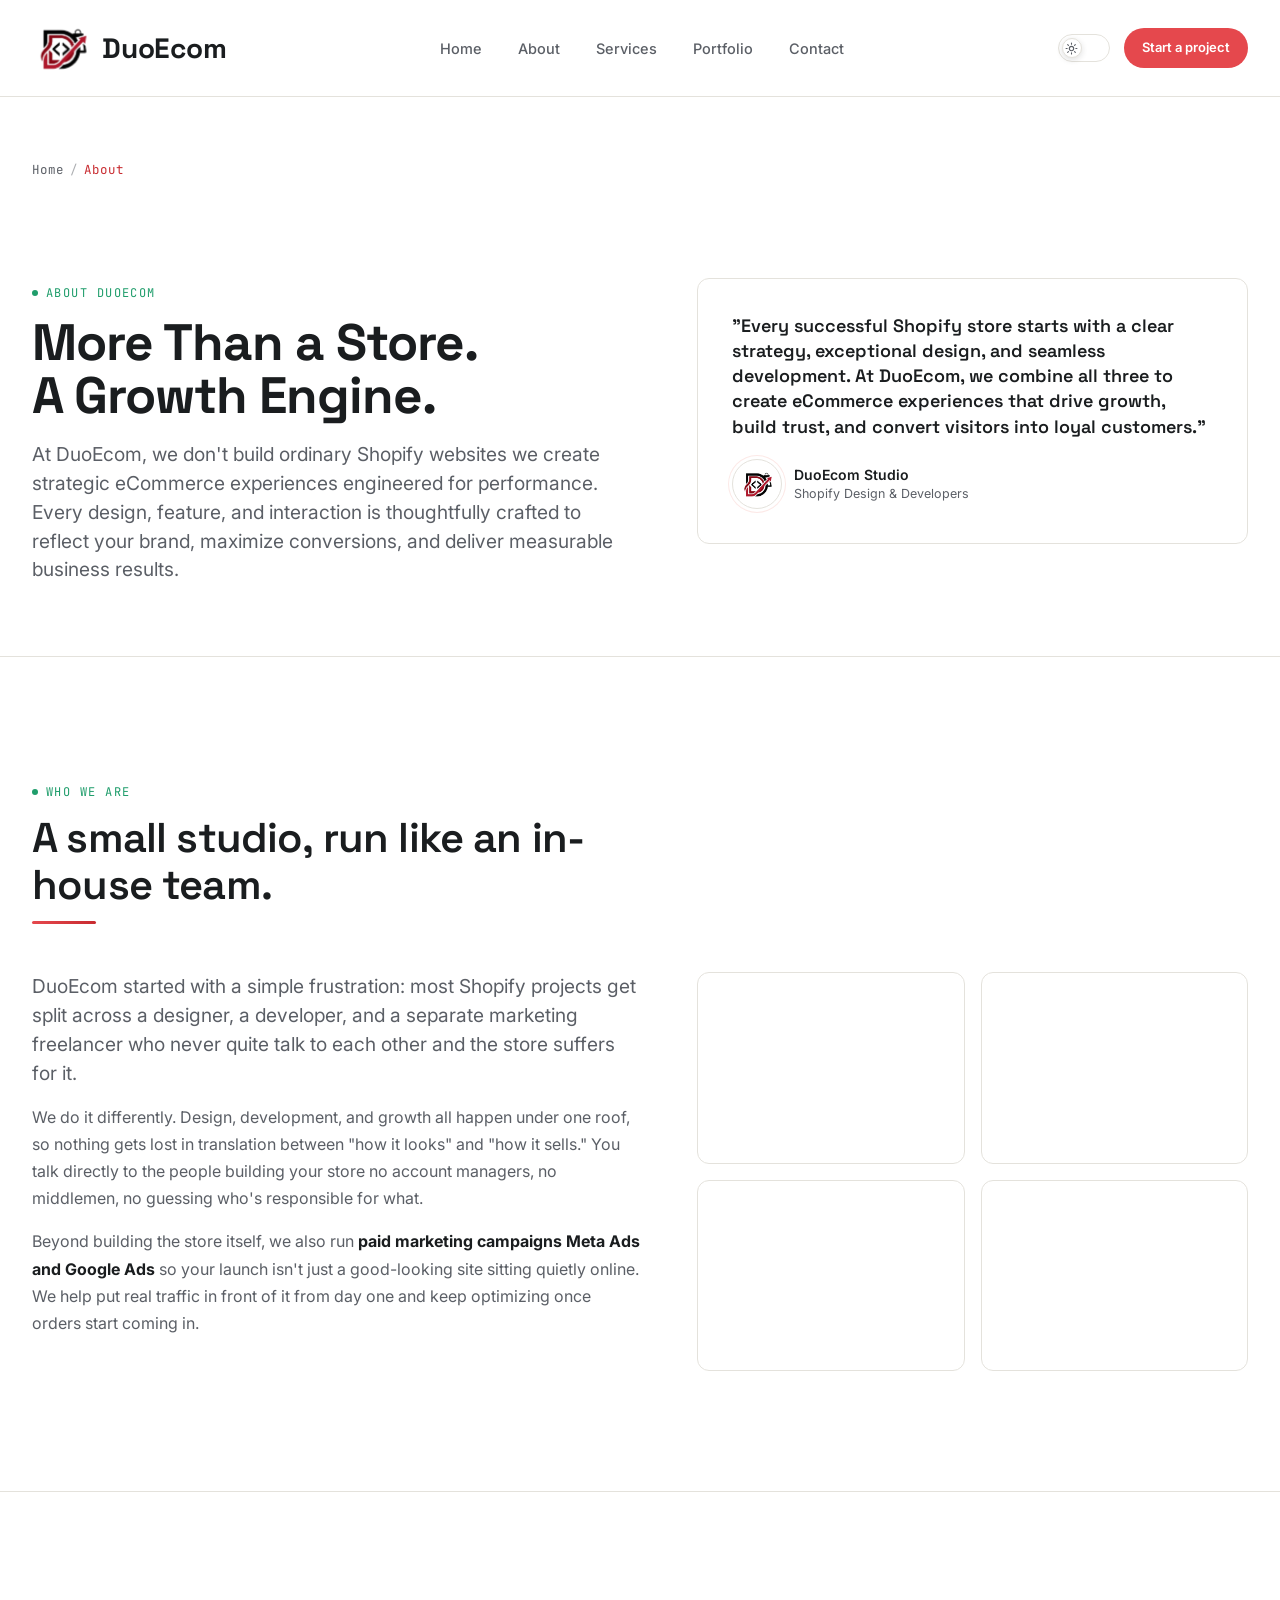
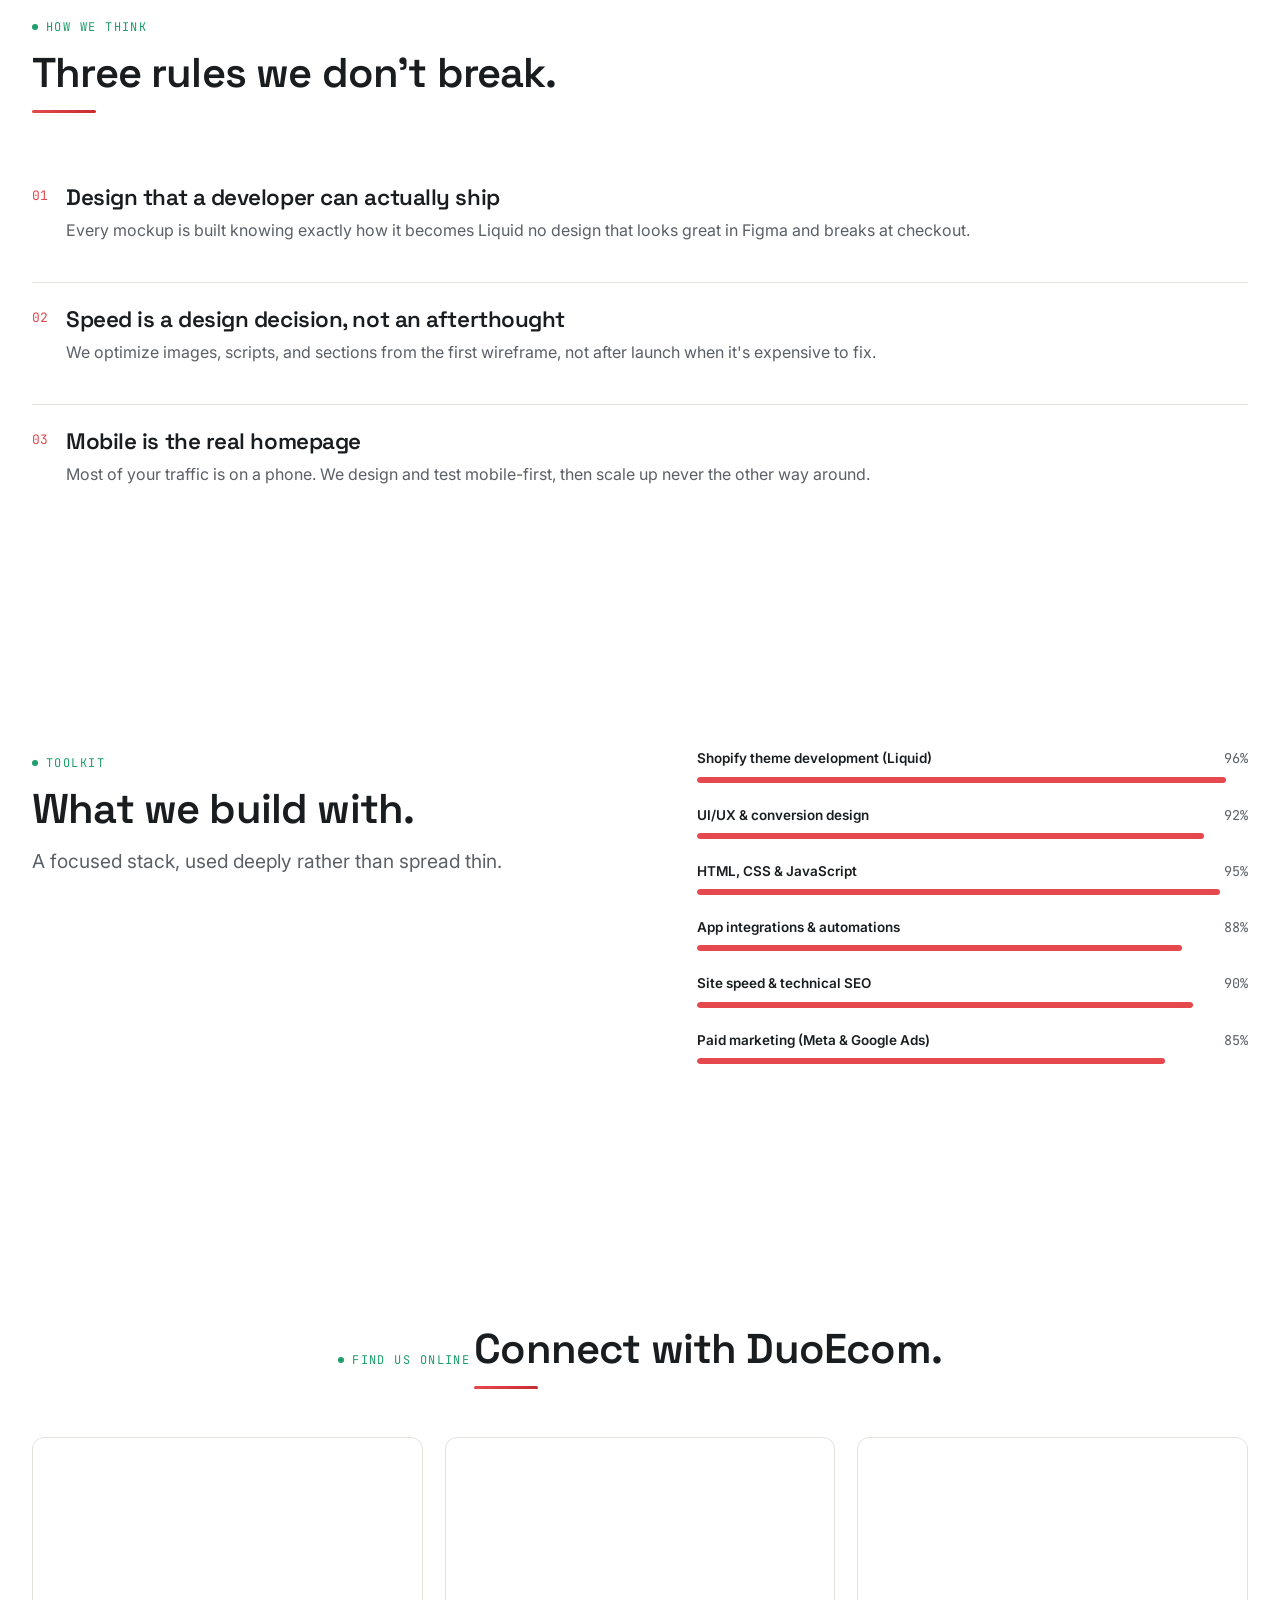
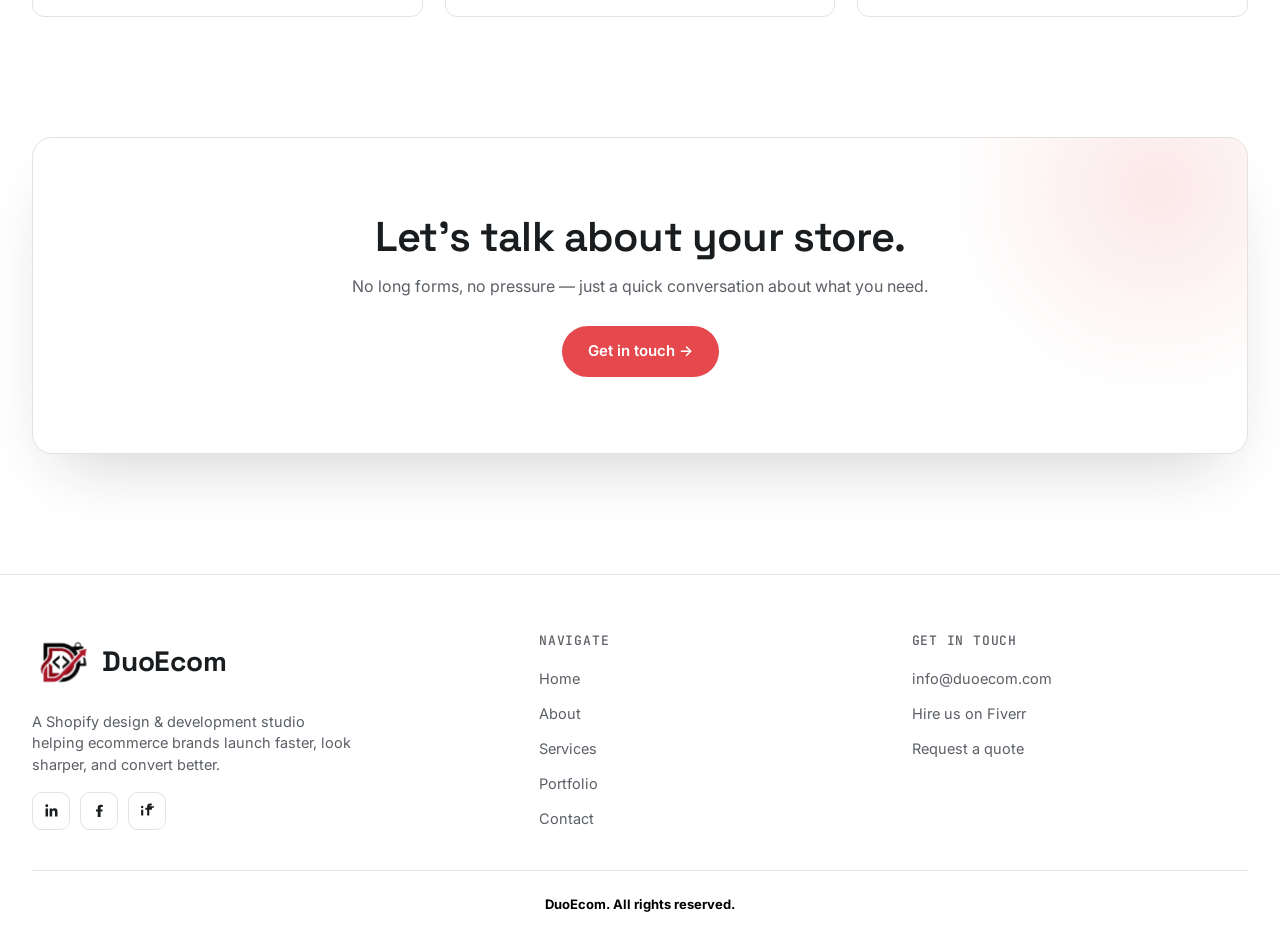
==== commit 1cfc9eff: "commit" ====
--- a/pages/about.html
+++ b/pages/about.html
@@ -35,10 +35,8 @@
 <link rel="preconnect" href="https://fonts.googleapis.com">
 <link href="https://fonts.googleapis.com/css2?family=Space+Grotesk:wght@500;600;700&family=Inter:wght@400;500;600;700&family=JetBrains+Mono:wght@400;500&display=swap" rel="stylesheet">
 <link rel="stylesheet" href="../style.css">
-<link rel="stylesheet" href="https://unpkg.com/aos@next/dist/aos.css" />
 </head>
 <body>
-
 
 <header class="site-header">
   <nav class="nav container">
@@ -87,29 +85,19 @@
 
 <main>
 
-  <div class="container page-head"
-   data-aos="fade-down"
-   data-aos-duration="600">
+  <div class="container page-head">
     <p class="breadcrumb"><a href="../index.html">Home</a><span class="sep">/</span><span class="here">About</span></p>
   </div>
 
   <!-- ============ INTRO ============ -->
   <section class="section-tight container">
     <div class="hero-grid" style="align-items:start;">
-      <div class="reveal"
-      data-aos="fade-right"
-      data-aos-duration="900"
-      data-aos-delay="100"
-      data-aos-easing="ease-out-cubic">
+      <div class="reveal">
         <p class="eyebrow">About DuoEcom</p>
         <h1 style="font-size:clamp(2rem,4.5vw,3.2rem);">More Than a Store.<br>A Growth Engine.</h1>
         <p class="lead" style="margin-top:18px;">At DuoEcom, we don't build ordinary Shopify websites we create strategic eCommerce experiences engineered for performance. Every design, feature, and interaction is thoughtfully crafted to reflect your brand, maximize conversions, and deliver measurable business results.</p>
       </div>
-<div class="reveal" style="--i:1"
-data-aos="fade-left"
-data-aos-duration="900"
-data-aos-delay="300"
-data-aos-easing="ease-out-cubic">
+<div class="reveal" style="--i:1">
     <div class="card" style="padding:34px;">
         <p style="font-family:var(--font-display); font-size:18px; font-weight:600; color:var(--ink); line-height:1.4;">
             "Every successful Shopify store starts with a clear strategy, exceptional design, and seamless development. At DuoEcom, we combine all three to create eCommerce experiences that drive growth, build trust, and convert visitors into loyal customers."
@@ -142,21 +130,13 @@
     </div>
 
     <div class="hero-grid" style="align-items:start;">
-      <div class="reveal"
-      data-aos="fade-right"
-      data-aos-duration="900"
-      data-aos-delay="100"
-      data-aos-easing="ease-out-cubic">
+      <div class="reveal">
         <p class="lead">DuoEcom started with a simple frustration: most Shopify projects get split across a designer, a developer, and a separate marketing freelancer who never quite talk to each other and the store suffers for it.</p>
         <p style="margin-top:16px; color:var(--ink-soft); line-height:1.7;">We do it differently. Design, development, and growth all happen under one roof, so nothing gets lost in translation between "how it looks" and "how it sells." You talk directly to the people building your store no account managers, no middlemen, no guessing who's responsible for what.</p>
         <p style="margin-top:16px; color:var(--ink-soft); line-height:1.7;">Beyond building the store itself, we also run <strong style="color:var(--ink);">paid marketing campaigns Meta Ads and Google Ads</strong> so your launch isn't just a good-looking site sitting quietly online. We help put real traffic in front of it from day one and keep optimizing once orders start coming in.</p>
       </div>
 
-      <div class="reveal" style="--i:1"
-      data-aos="fade-left"
-      data-aos-duration="900"
-      data-aos-delay="300"
-      data-aos-easing="ease-out-cubic">
+      <div class="reveal" style="--i:1">
         <div class="grid" style="grid-template-columns:1fr 1fr; gap:16px;">
           <div class="card" style="padding:22px;">
             <div class="service-icon" style="margin-bottom:12px;">
@@ -200,33 +180,21 @@
       <h2>Three rules we don't break.</h2>
     </div>
     <div class="value-list reveal-group">
-      <div class="value-row reveal" style="--i:0"
-      data-aos="fade-right"
-      data-aos-duration="700"
-      data-aos-delay="300"
-      data-aos-easing="ease-out-cubic">
+      <div class="value-row reveal" style="--i:0">
         <span class="value-num">01</span>
         <div>
           <h3>Design that a developer can actually ship</h3>
           <p style="margin-top:6px;">Every mockup is built knowing exactly how it becomes Liquid no design that looks great in Figma and breaks at checkout.</p>
         </div>
       </div>
-      <div class="value-row reveal" style="--i:1"
-      data-aos="fade-up"
-      data-aos-duration="700"
-      data-aos-delay="400"
-      data-aos-easing="ease-out-cubic">
+      <div class="value-row reveal" style="--i:1">
         <span class="value-num">02</span>
         <div>
           <h3>Speed is a design decision, not an afterthought</h3>
           <p style="margin-top:6px;">We optimize images, scripts, and sections from the first wireframe, not after launch when it's expensive to fix.</p>
         </div>
       </div>
-      <div class="value-row reveal" style="--i:2"
-      data-aos="fade-left"
-      data-aos-duration="700"
-      data-aos-delay="500"
-      data-aos-easing="ease-out-cubic">
+      <div class="value-row reveal" style="--i:2">
         <span class="value-num">03</span>
         <div>
           <h3>Mobile is the real homepage</h3>
@@ -240,20 +208,12 @@
   <section class="section section-bg">
     <div class="container">
       <div class="hero-grid" style="align-items:start;">
-        <div class="reveal"
-        data-aos="fade-right"
-        data-aos-duration="900"
-        data-aos-delay="100"
-        data-aos-easing="ease-out-cubic">
+        <div class="reveal">
           <p class="eyebrow">Toolkit</p>
           <h2>What we build with.</h2>
           <p class="lead" style="margin-top:14px;">A focused stack, used deeply rather than spread thin.</p>
         </div>
-        <div class="reveal" style="--i:1"
-        data-aos="fade-left"
-        data-aos-duration="900"
-        data-aos-delay="300"
-        data-aos-easing="ease-out-cubic">
+        <div class="reveal" style="--i:1">
           <div class="skill-bar-group">
             <div class="skill-bar-label"><span>Shopify theme development (Liquid)</span><span>96%</span></div>
             <div class="skill-bar-track"><div class="skill-bar-fill" style="width:96%;"></div></div>
@@ -290,33 +250,21 @@
       <h2>Connect with DuoEcom.</h2>
     </div>
     <div class="grid grid-3 reveal-group">
-      <a href="https://www.linkedin.com/in/aliyan-yousaf/" target="_blank" rel="noopener" class="card reveal center-text" style="--i:0;"
-      data-aos="fade-right"
-      data-aos-duration="700"
-      data-aos-delay="300"
-      data-aos-easing="ease-out-cubic">
+      <a href="https://www.linkedin.com/in/aliyan-yousaf/" target="_blank" rel="noopener" class="card reveal center-text" style="--i:0;">
         <div class="service-icon" style="margin:0 auto 16px;">
           <svg viewBox="0 0 24 24" fill="var(--accent-dark)"><path d="M20.45 20.45h-3.56v-5.57c0-1.33-.02-3.04-1.85-3.04-1.85 0-2.14 1.45-2.14 2.94v5.67H9.34V9h3.41v1.56h.05c.48-.9 1.64-1.85 3.38-1.85 3.61 0 4.28 2.38 4.28 5.47v6.27zM5.34 7.43a2.07 2.07 0 1 1 0-4.14 2.07 2.07 0 0 1 0 4.14zM7.12 20.45H3.56V9h3.56v11.45z"/></svg>
         </div>
         <h3>LinkedIn</h3>
         <p style="margin-top:6px; font-size:14px;">Project updates &amp; case studies</p>
       </a>
-      <a href="https://facebook.com" target="_blank" rel="noopener" class="card reveal center-text" style="--i:1;"
-      data-aos="fade-up"
-      data-aos-duration="700"
-      data-aos-delay="450"
-      data-aos-easing="ease-out-cubic">
+      <a href="https://facebook.com" target="_blank" rel="noopener" class="card reveal center-text" style="--i:1;">
         <div class="service-icon" style="margin:0 auto 16px;">
           <svg viewBox="0 0 24 24" fill="var(--accent-dark)"><path d="M13.5 21v-7.5h2.5l.5-3h-3V8.5c0-.87.24-1.5 1.5-1.5h1.6V4.2C15.8 4.1 14.7 4 13.5 4 11 4 9.5 5.5 9.5 8.2v2.3H7v3h2.5V21h4z"/></svg>
         </div>
         <h3>Facebook</h3>
         <p style="margin-top:6px; font-size:14px;">Behind-the-scenes &amp; client stories</p>
       </a>
-      <a href="https://www.fiverr.com/aliyanyy77" target="_blank" rel="noopener" class="card reveal center-text" style="--i:2;"
-      data-aos="fade-left"
-      data-aos-duration="700"
-      data-aos-delay="600"
-      data-aos-easing="ease-out-cubic">
+      <a href="https://www.fiverr.com/aliyanyy77" target="_blank" rel="noopener" class="card reveal center-text" style="--i:2;">
         <div class="service-icon" style="margin:0 auto 16px;">
           <svg viewBox="0 0 24 24" fill="var(--accent-dark)"><path d="M21 8h-6V6.5A1.5 1.5 0 0 1 16.5 5H18V2h-2.2A4.3 4.3 0 0 0 11.5 6.3V8H9v3h2.5v8h3v-8H18l.7-3h-3.7V6.5A.5.5 0 0 1 15.5 6H17v0h4zM3 11h3v8H3z"/><circle cx="4.5" cy="7" r="1.7"/></svg>
         </div>
@@ -333,9 +281,6 @@
       <p>No long forms, no pressure — just a quick conversation about what you need.</p>
       <div class="btn-row">
         <a
-        data-aos="zoom-in-up"
-        data-aos-delay="400"
-        data-aos-duration="800"
         href="./contact.html" class="btn btn-accent">Get in touch →</a>
       </div>
     </div>
@@ -345,9 +290,6 @@
 
 <footer class="site-footer">
   <div class="container"
-   data-aos="fade-up"
-   data-aos-duration="800"
-   data-aos-easing="ease-out-cubic"
   >
     <div class="footer-top">
       <div class="footer-brand">
@@ -396,11 +338,5 @@
 
 <script src="https://cdnjs.cloudflare.com/ajax/libs/gsap/3.12.5/gsap.min.js" defer></script>
 <script src="../main.js" defer></script>
-
-<!-- AOS animation pugin -->
-<script src="https://unpkg.com/aos@2.3.4/dist/aos.js"></script>
-<script>
-  AOS.init();
-</script>
 </body>
 </html>
--- a/style.css
+++ b/style.css
@@ -409,7 +409,7 @@
   flex-direction: column;
   justify-content: center;
   padding: 32px;
-  margin-top: 110px;
+  /* margin-top: -120px; */
   transform: translateY(-100%);
   transition: transform .4s var(--ease);
   opacity: 0;
@@ -2073,4 +2073,95 @@
 [data-theme="dark"] .navigg,
 [data-theme="dark"] .footer-bottom {
   color: #ffffff !important;
+}
+
+/* ==========================================================================
+   Premium polish — visual refinement only, no structural/content changes.
+   ========================================================================== */
+
+/* Hero stats — vertical dividers + gradient numerals for a sharper,
+   more "agency deck" feel on desktop. */
+@media (min-width: 640px) {
+  .hero-stat { position: relative; padding-left: 22px; }
+  .hero-stat:first-child { padding-left: 0; }
+  .hero-stat::before {
+    content: "";
+    position: absolute;
+    left: 0; top: 4px; bottom: 4px;
+    width: 1px;
+    background: var(--line);
+  }
+  .hero-stat:first-child::before { display: none; }
+}
+.hero-stat .num {
+  background: linear-gradient(135deg, var(--ink) 20%, var(--accent) 120%);
+  -webkit-background-clip: text;
+  background-clip: text;
+  -webkit-text-fill-color: transparent;
+}
+
+/* Service panel — active panel reads as a premium "spec sheet" card:
+   accent top-border, subtle icon glow, refined tag chips. */
+.service-panel {
+  position: relative;
+  border-color: var(--line);
+}
+.service-panel.is-active {
+  box-shadow: 0 24px 48px -24px var(--shadow-soft);
+}
+.service-panel::before {
+  content: "";
+  position: absolute;
+  top: -1px; left: 24px; right: 24px;
+  height: 2px;
+  background: linear-gradient(90deg, var(--accent), transparent 75%);
+  border-radius: 2px;
+  opacity: .9;
+}
+.service-panel .service-icon {
+  box-shadow: 0 0 0 1px rgba(229,72,77,.14), 0 10px 24px -12px rgba(229,72,77,.35);
+}
+.service-panel .tag {
+  background: var(--surface);
+}
+
+/* Service nav — active row gets a soft accent wash instead of a flat state,
+   reads more like a premium numbered index. */
+.service-nav-item.is-active {
+  background: linear-gradient(90deg, var(--accent-tint), transparent);
+  border-radius: var(--radius-sm);
+}
+.service-nav-item.is-active .service-nav-num {
+  color: var(--accent-dark);
+}
+
+/* Testimonials — quote mark watermark + refined avatar ring, elevated
+   shadow on hover so the carousel feels like a curated review wall. */
+.testimonial-card {
+  position: relative;
+  overflow: hidden;
+}
+.testimonial-card::after {
+  content: "\201D";
+  position: absolute;
+  top: -18px; right: 18px;
+  font-family: var(--font-display);
+  font-size: 96px;
+  line-height: 1;
+  color: var(--accent);
+  opacity: .07;
+  pointer-events: none;
+}
+.testimonial-card:hover {
+  box-shadow: 0 26px 52px -22px var(--shadow-strong);
+}
+.avatar {
+  position: relative;
+  box-shadow: 0 0 0 3px var(--surface), 0 0 0 4px var(--accent-tint);
+}
+
+/* CTA band — crisper edge + slightly stronger depth so it anchors the
+   page close as a genuine call-to-action rather than a plain banner. */
+.cta-band {
+  box-shadow: 0 32px 64px -28px var(--shadow-strong);
 }
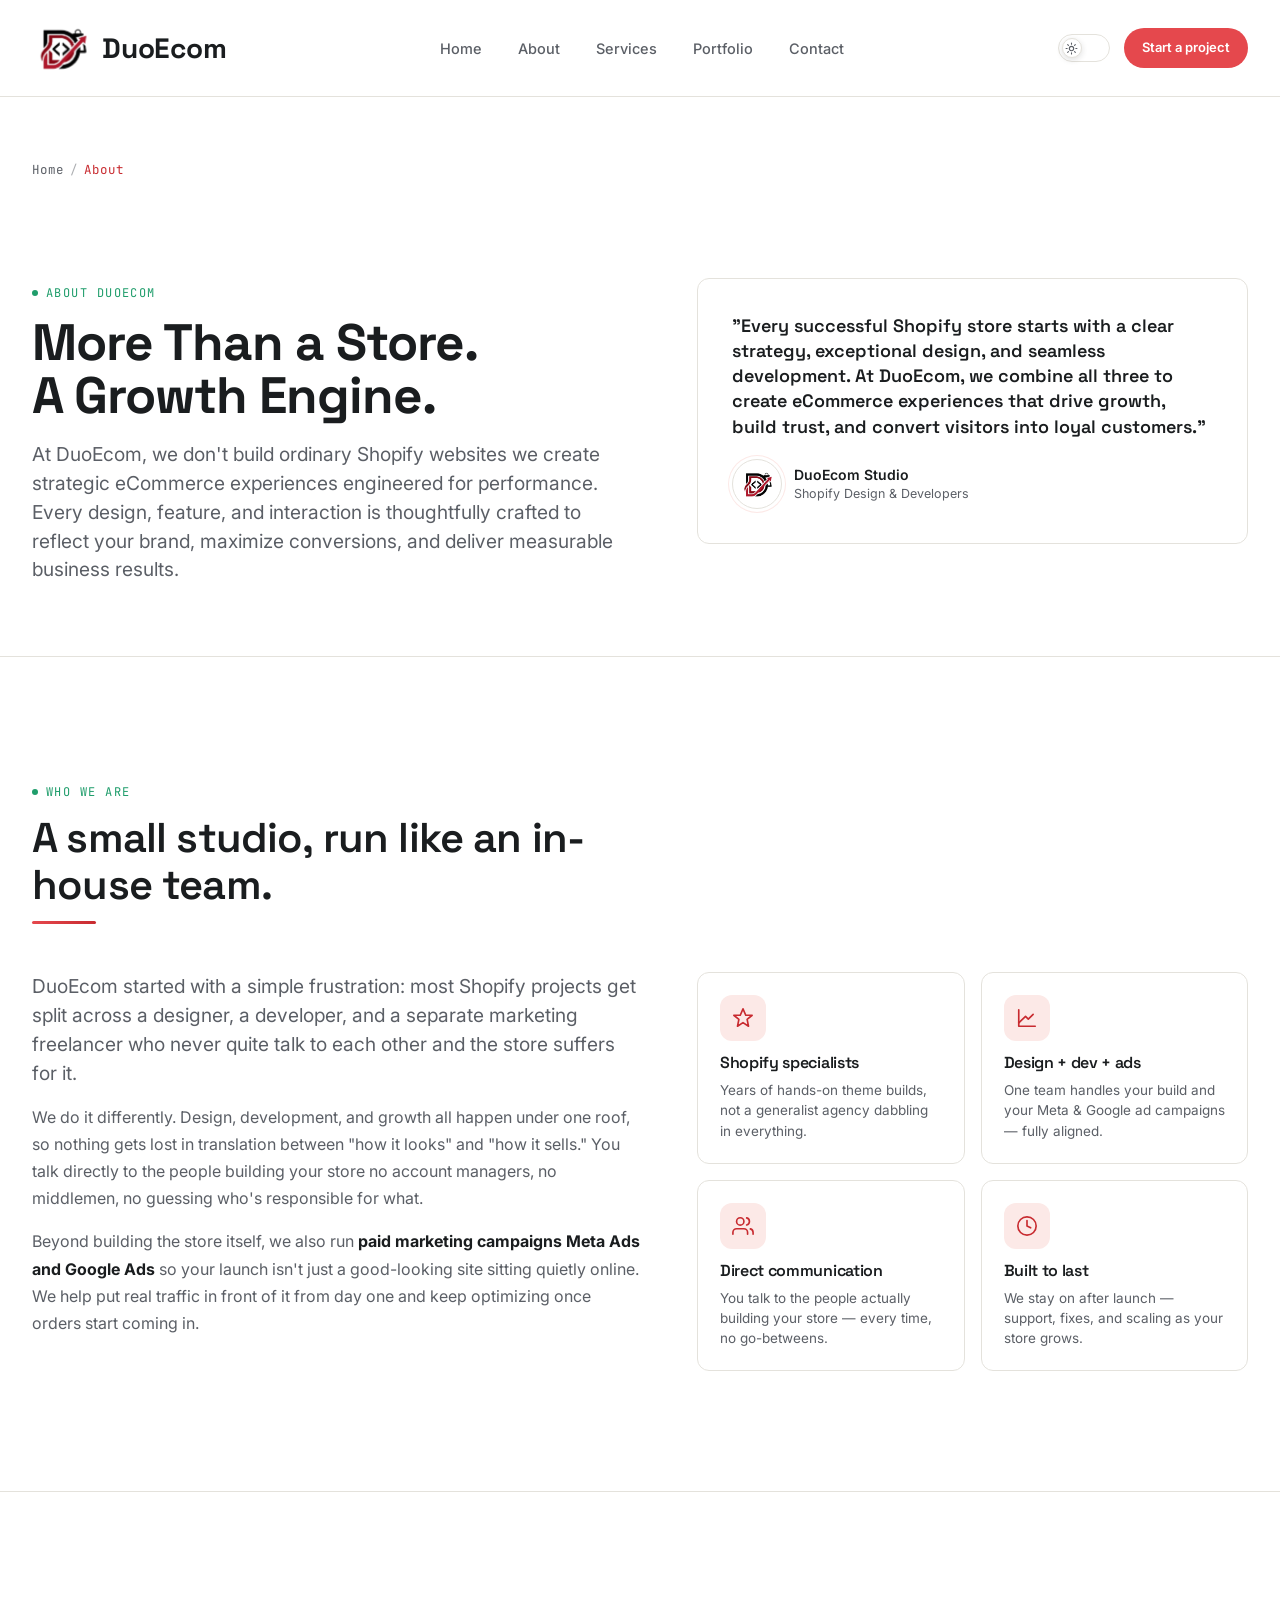
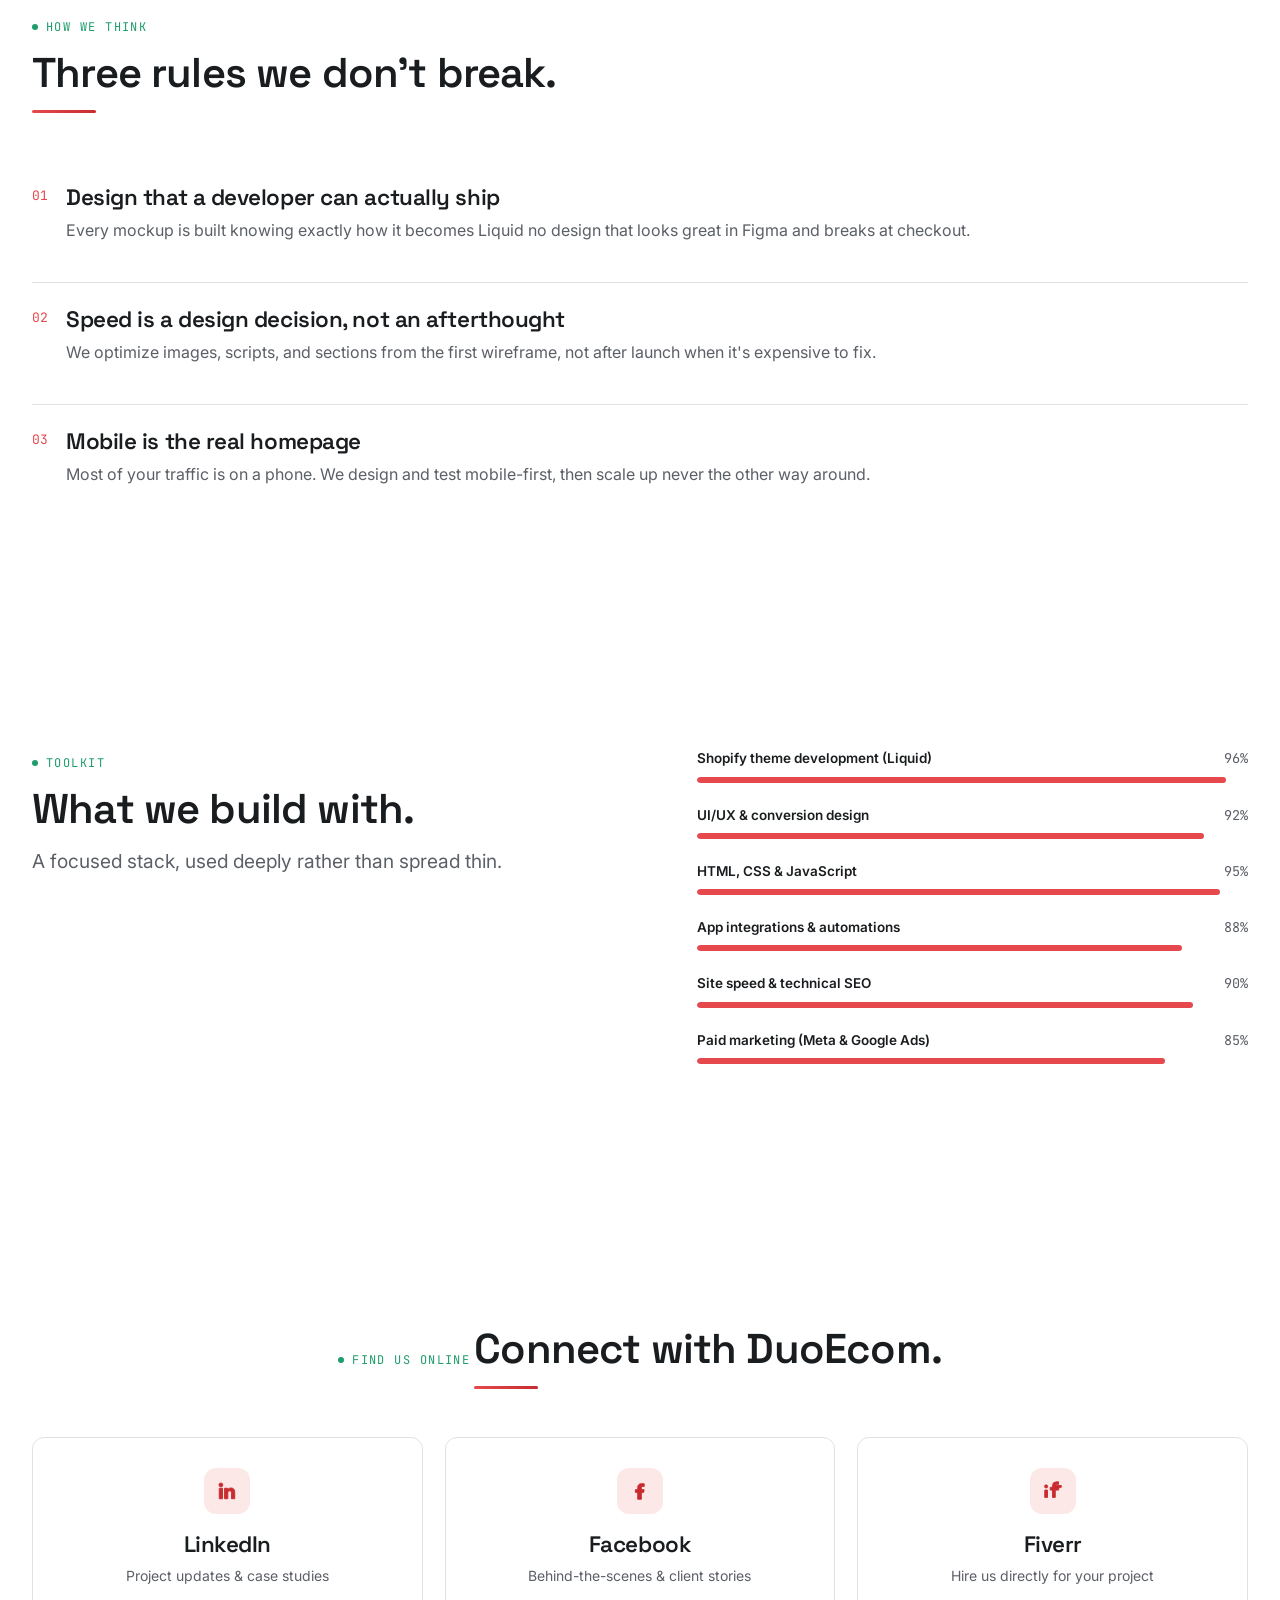
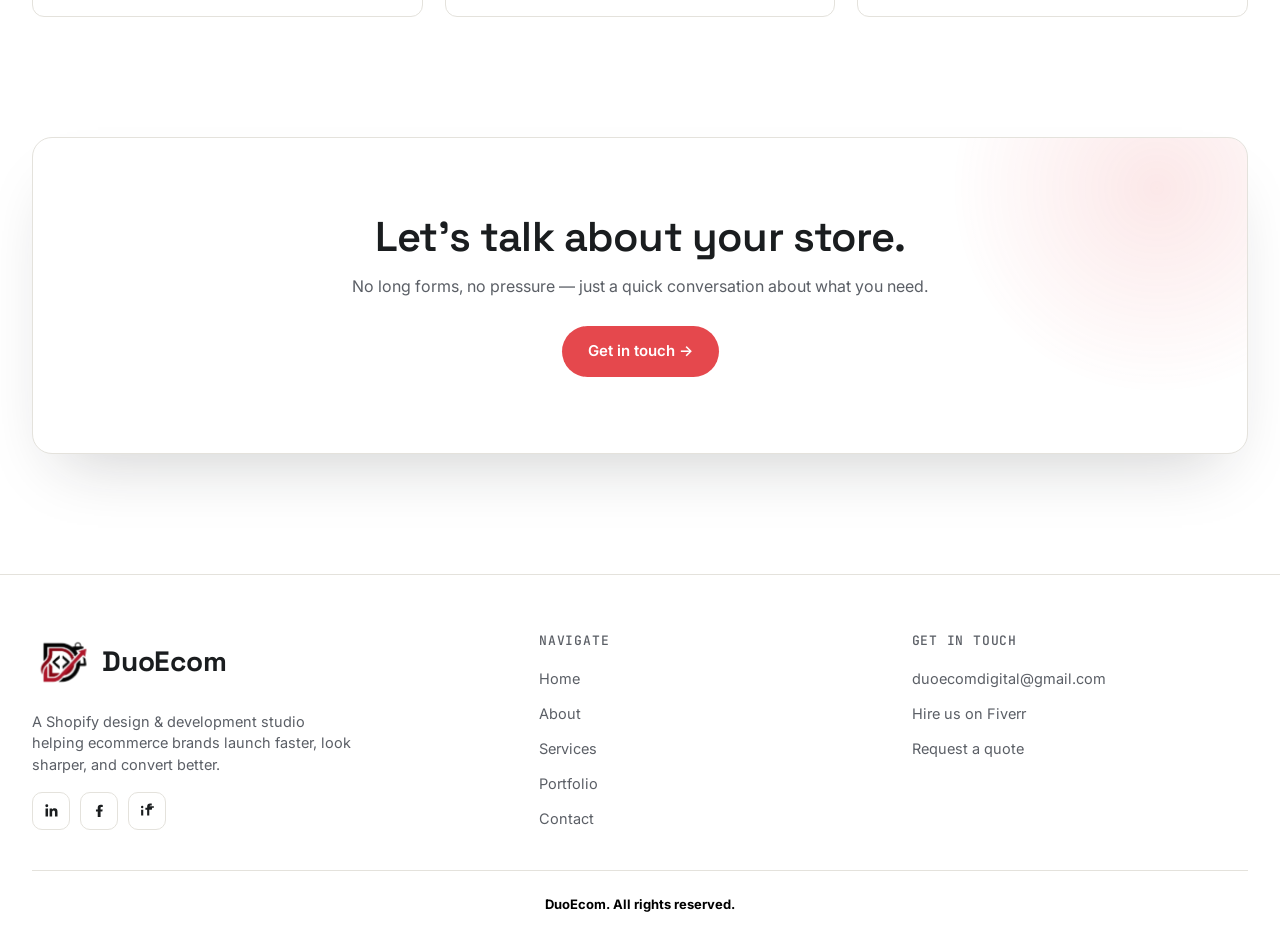
==== commit e791e727: "add commit" ====
--- a/pages/about.html
+++ b/pages/about.html
@@ -323,7 +323,7 @@
       <div class="footer-col">
         <h4>Get in touch</h4>
         <ul>
-          <li><a href="mailto:info@duoecom.com">info@duoecom.com</a></li>
+          <li><a href="mailto:duoecomdigital@gmail.com">duoecomdigital@gmail.com</a></li>
           <li><a href="https://www.fiverr.com/aliyanyy77" target="_blank" rel="noopener">Hire us on Fiverr</a></li>
           <li><a href="./contact.html">Request a quote</a></li>
         </ul>
--- a/style.css
+++ b/style.css
@@ -1272,6 +1272,21 @@
 }
 .reveal.in-view { opacity: 1; transform: translateY(0); }
 
+/* Directional variants — combine with .reveal, e.g. class="reveal reveal-left" */
+.reveal-left  { transform: translateX(-64px); transition: opacity .65s var(--ease), transform .65s var(--ease); }
+.reveal-left.in-view  { transform: translateX(0); }
+.reveal-right { transform: translateX(64px); transition: opacity .65s var(--ease), transform .65s var(--ease); }
+.reveal-right.in-view { transform: translateX(0); }
+.reveal-down  { transform: translateY(-36px); transition: opacity .6s var(--ease), transform .6s var(--ease); }
+.reveal-down.in-view  { transform: translateY(0); }
+
+@media (max-width: 640px) {
+  /* Keep the motion subtle on narrow viewports so content doesn't travel
+     further than the viewport can comfortably show. */
+  .reveal-left  { transform: translateX(-30px); }
+  .reveal-right { transform: translateX(30px); }
+}
+
 /* Stagger children — capped so a long grid never feels sluggish to finish */
 .reveal-group > * { transition-delay: calc(var(--i, 0) * 50ms); }
 
@@ -1559,11 +1574,21 @@
 
 .tech-marquee {
   position: relative;
-  overflow: hidden;
-  display: flex;
+}
+
+.tech-marquee-scroll {
+  overflow-x: auto;
+  overflow-y: hidden;
+  display: flex;
+  cursor: grab;
+  scrollbar-width: none;
+  -ms-overflow-style: none;
   -webkit-mask-image: linear-gradient(90deg, transparent 0, #000 48px, #000 calc(100% - 48px), transparent 100%);
           mask-image: linear-gradient(90deg, transparent 0, #000 48px, #000 calc(100% - 48px), transparent 100%);
 }
+.tech-marquee-scroll::-webkit-scrollbar { display: none; }
+.tech-marquee-scroll.is-dragging { cursor: grabbing; scroll-snap-type: none; }
+
 .tech-marquee-fade {
   position: absolute;
   top: 0; bottom: 0;
@@ -1574,12 +1599,25 @@
 .tech-marquee-fade-left  { left: 0;  background: linear-gradient(90deg, var(--bg), transparent); }
 .tech-marquee-fade-right { right: 0; background: linear-gradient(270deg, var(--bg), transparent); }
 
+.tech-marquee-arrow {
+  position: absolute;
+  top: 50%;
+  transform: translateY(-50%);
+  z-index: 3;
+}
+.tech-marquee-arrow-prev { left: 4px; }
+.tech-marquee-arrow-next { right: 4px; }
+@media (max-width: 640px) {
+  .tech-marquee-arrow { width: 36px; height: 36px; }
+  .tech-marquee-arrow svg { width: 15px; height: 15px; }
+}
+
 .tech-marquee-track {
   display: flex;
   gap: 16px;
   width: max-content;
   padding-right: 16px;
-  animation: tech-marquee-scroll 28s linear infinite;
+  flex: 0 0 auto;
 }
 
 .tech-marquee-track .tech-card {
@@ -1591,18 +1629,7 @@
   .tech-marquee-track .tech-card { width: 176px; }
 }
 
-.tech-marquee.is-paused .tech-marquee-track,
-.tech-marquee:hover .tech-marquee-track {
-  animation-play-state: paused;
-}
-
-@keyframes tech-marquee-scroll {
-  from { transform: translateX(0); }
-  to   { transform: translateX(-100%); }
-}
-
 @media (prefers-reduced-motion: reduce) {
-  .tech-marquee-track { animation: none; }
   .tech-marquee-track[aria-hidden="true"] { display: none; }
 }
 
@@ -1933,15 +1960,15 @@
 
 /* ---------- Services tab list: rows slide in from the left, icon pops
    in with a spring bounce whenever a new panel becomes active ---------- */
-.services-interactive.reveal .service-nav-item {
+.services-nav.reveal .service-nav-item {
   opacity: 0;
   transform: translateX(-18px);
   transition: opacity .5s var(--ease), transform .5s var(--ease);
 }
-.services-interactive.reveal.in-view .service-nav-item { opacity: 1; transform: translateX(0); }
-.services-interactive.reveal.in-view .service-nav-item:nth-child(1) { transition-delay: .05s; }
-.services-interactive.reveal.in-view .service-nav-item:nth-child(2) { transition-delay: .12s; }
-.services-interactive.reveal.in-view .service-nav-item:nth-child(3) { transition-delay: .19s; }
+.services-nav.reveal.in-view .service-nav-item { opacity: 1; transform: translateX(0); }
+.services-nav.reveal.in-view .service-nav-item:nth-child(1) { transition-delay: .05s; }
+.services-nav.reveal.in-view .service-nav-item:nth-child(2) { transition-delay: .12s; }
+.services-nav.reveal.in-view .service-nav-item:nth-child(3) { transition-delay: .19s; }
 
 @keyframes service-icon-pop {
   from { opacity: 0; transform: scale(.4) rotate(-18deg); }
@@ -1951,7 +1978,7 @@
   animation: service-icon-pop .5s var(--ease-spring) .08s both;
 }
 @media (prefers-reduced-motion: reduce) {
-  .services-interactive.reveal .service-nav-item { opacity: 1; transform: none; transition: none; }
+  .services-nav.reveal .service-nav-item { opacity: 1; transform: none; transition: none; }
   .service-panel.is-active .service-icon { animation: none; }
 }
 
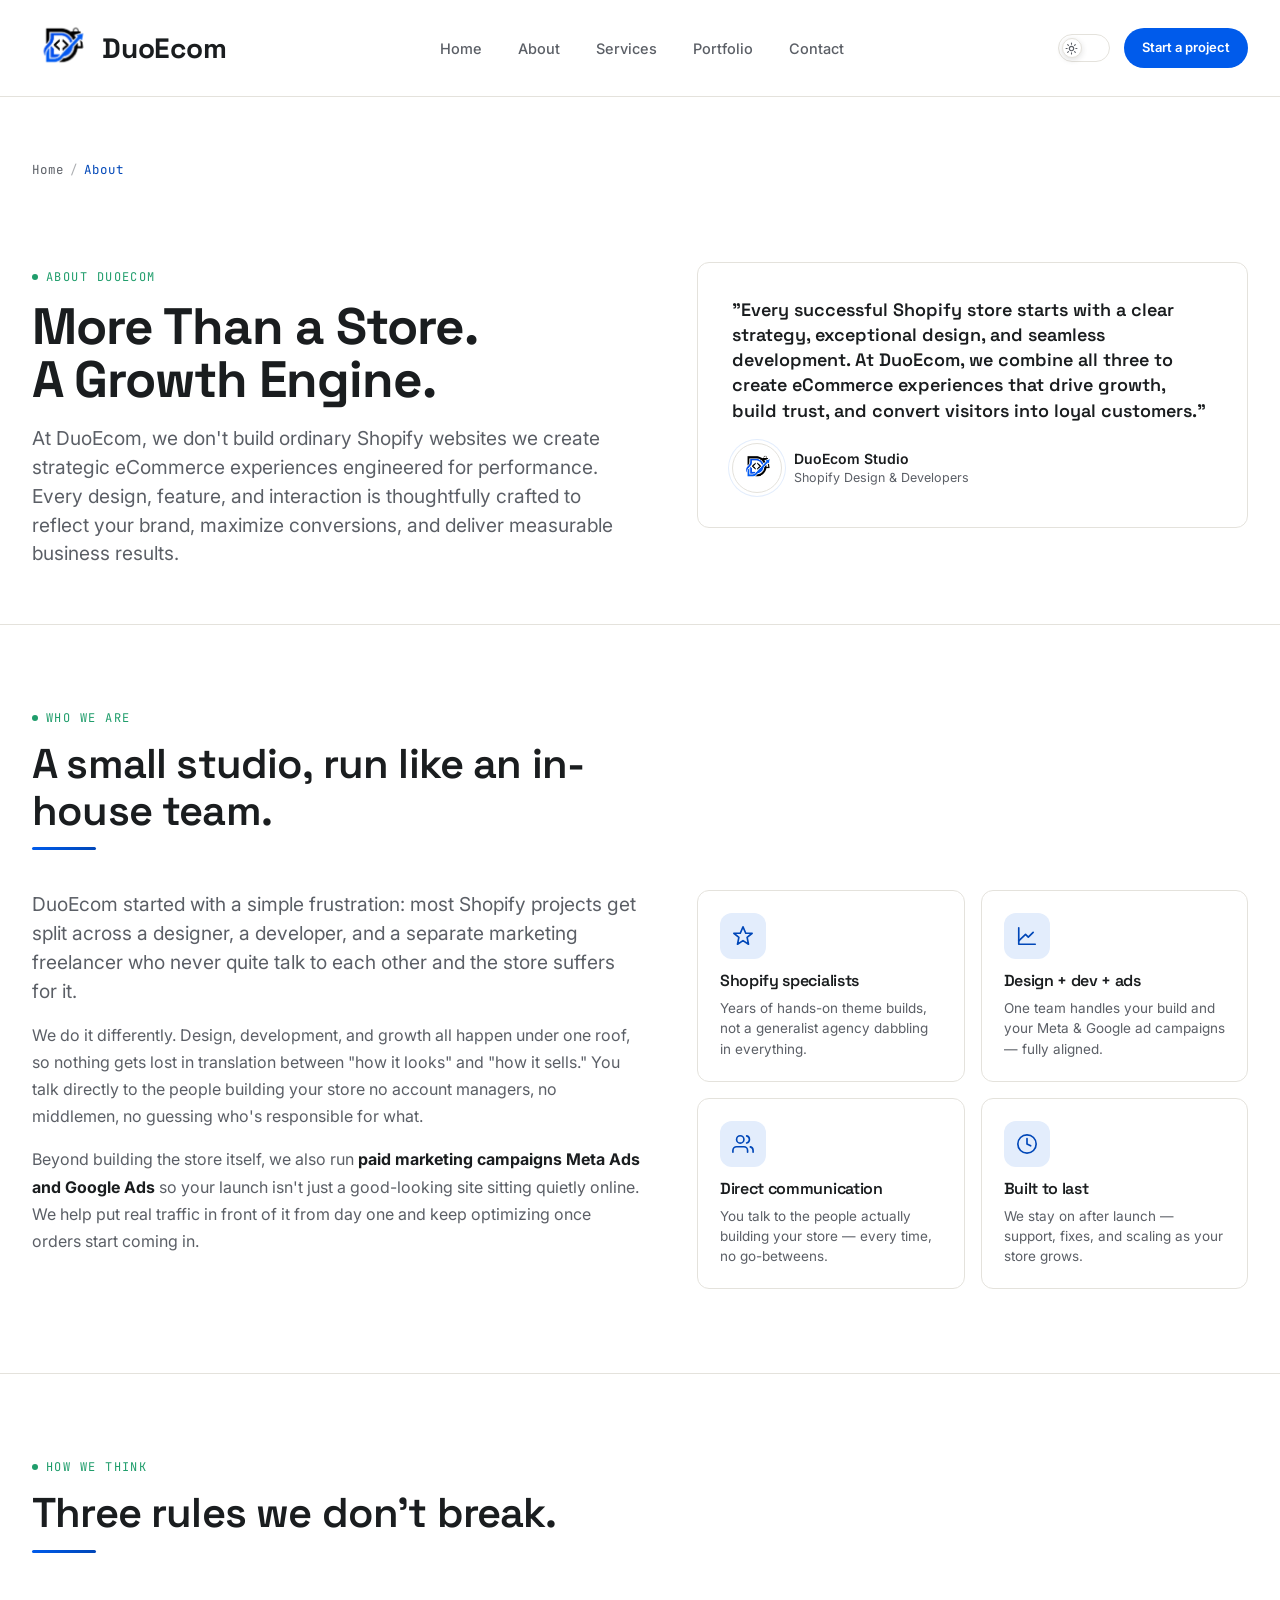
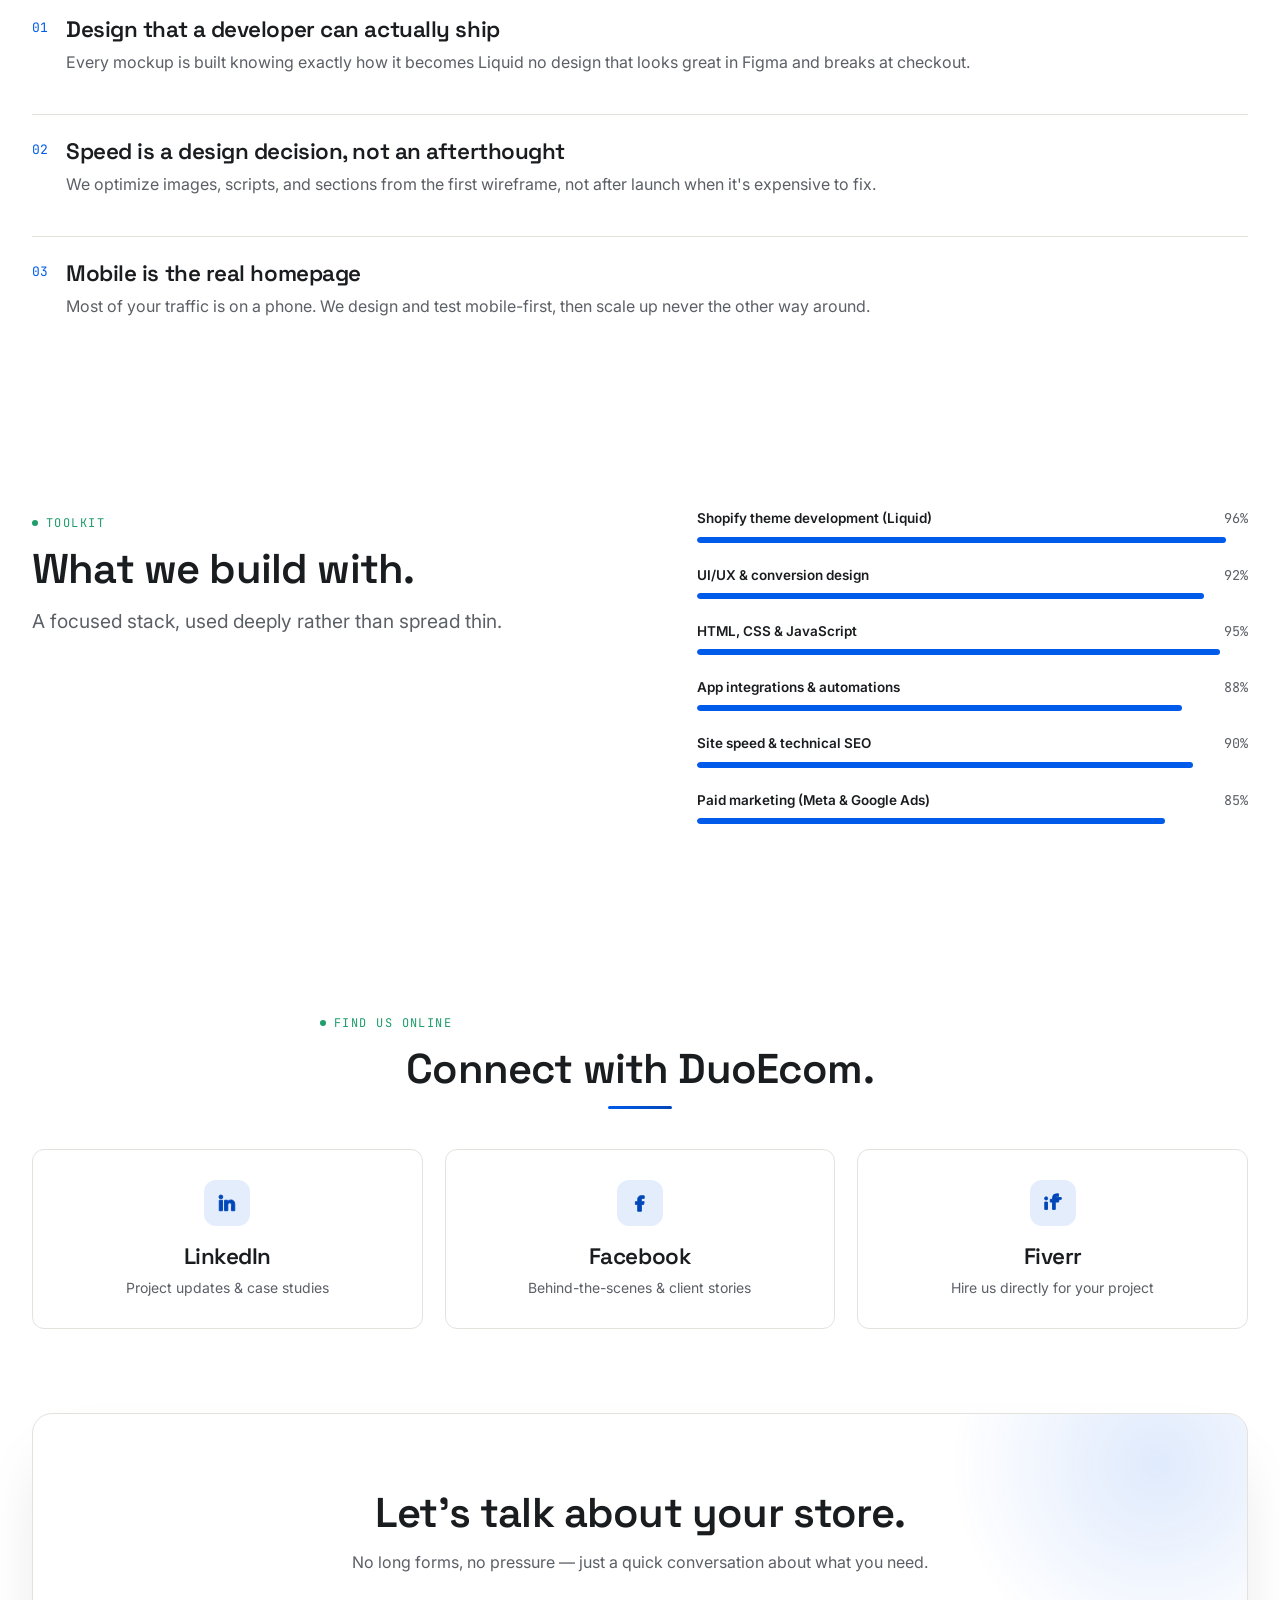
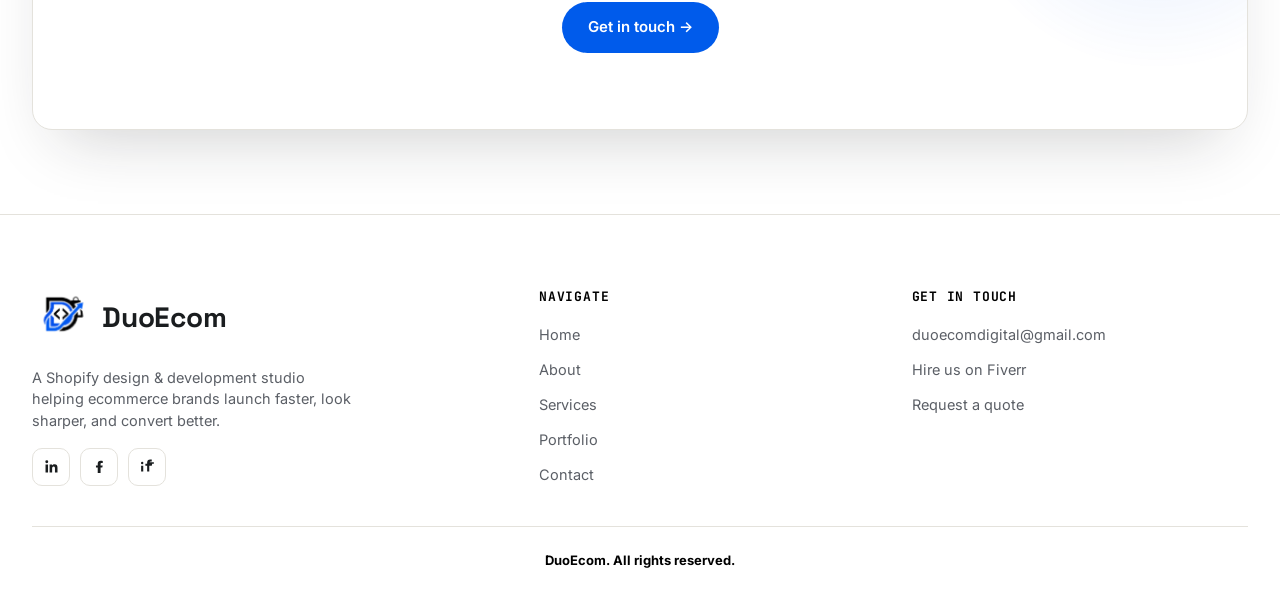
==== commit e9799f98: "changings" ====
--- a/pages/about.html
+++ b/pages/about.html
@@ -311,7 +311,7 @@
         </div>
       </div>
       <div class="footer-col">
-        <h4>Navigate</h4>
+        <h4 class="navig">Navigate</h4>
         <ul>
           <li><a href="../index.html">Home</a></li>
           <li><a href="./about.html">About</a></li>
@@ -321,7 +321,7 @@
         </ul>
       </div>
       <div class="footer-col">
-        <h4>Get in touch</h4>
+        <h4 class="navigg">Get in touch</h4>
         <ul>
           <li><a href="mailto:duoecomdigital@gmail.com">duoecomdigital@gmail.com</a></li>
           <li><a href="https://www.fiverr.com/aliyanyy77" target="_blank" rel="noopener">Hire us on Fiverr</a></li>
--- a/style.css
+++ b/style.css
@@ -7,12 +7,12 @@
   --bg:           #ffffff;
   --bg-soft:      #FFFFFF;
   --surface:      #FFFFFF;
-  --accent-tint:  #FCE9E7;
+  --accent-tint:  #E3EDFC;
   --ink:          #1A1D1F;
   --ink-soft:     #5B5F66;
   --line:         #E4E2DC;
-  --accent:       #E5484D;
-  --accent-dark:  #C82B30;
+  --accent:       #005beb;
+  --accent-dark:  #0047b8;
   --accent-ink:   #FFFFFF;
   --success:      #1F9D6B;
   --shadow-soft:  rgba(26,29,31,.14);
@@ -43,13 +43,13 @@
   --bg:           #14161A;
   --bg-soft:      #1B1E23;
   --surface:      #1F2228;
-  --accent-tint:  #3A2222;
+  --accent-tint:  #1B2A44;
   --ink:          #F2F1ED;
   --ink-soft:     #9A9DA4;
   --line:         #2D3038;
-  --accent:       #FF6B6F;
-  --accent-dark:  #FF9A9D;
-  --accent-ink:   #14161A;
+  --accent:       #4C8DFF;
+  --accent-dark:  #7FB0FF;
+  --accent-ink:   #0B1420;
   --success:      #36C98C;
   --shadow-soft:  rgba(0,0,0,.45);
   --shadow-strong: rgba(0,0,0,.6);
@@ -207,7 +207,7 @@
   background: var(--accent);
   color: #fff;
 }
-.btn-accent:hover { transform: translateY(-2px); box-shadow: 0 10px 24px rgba(229,72,77,.35); background: var(--accent-dark); }
+.btn-accent:hover { transform: translateY(-2px); box-shadow: 0 10px 24px rgba(0,91,235,.35); background: var(--accent-dark); }
 
 .btn-ghost {
   background: transparent;
@@ -409,7 +409,6 @@
   flex-direction: column;
   justify-content: center;
   padding: 32px;
-  /* margin-top: -120px; */
   transform: translateY(-100%);
   transition: transform .4s var(--ease);
   opacity: 0;
@@ -442,11 +441,11 @@
 /* ==========================================================================
    Section spacing
    ========================================================================== */
-.section { padding-top: 72px; padding-bottom: 72px; position: relative; }
-.section-tight { padding-top: 48px; padding-bottom: 48px; }
+.section { padding-top: 52px; padding-bottom: 52px; position: relative; }
+.section-tight { padding-top: 36px; padding-bottom: 36px; }
 @media (min-width: 900px) {
-  .section { padding-top: 120px; padding-bottom: 120px; }
-  .section-tight { padding-top: 72px; padding-bottom: 72px; }
+  .section { padding-top: 84px; padding-bottom: 84px; }
+  .section-tight { padding-top: 56px; padding-bottom: 56px; }
 }
 
 .section-bg { background: var(--bg-soft); }
@@ -457,7 +456,10 @@
 .section-ink h2, .section-ink h3, .section-ink p { color: #fff; }
 .section-ink .lead, .section-ink p { color: rgba(255,255,255,.68); }
 
-.section-head { max-width: 640px; margin-bottom: 48px; }
+.section-head { max-width: 640px; margin-bottom: 40px; display: flex; flex-direction: column; }
+.section-head .eyebrow { order: 1; }
+.section-head h2 { order: 2; }
+.section-head .lead { order: 3; }
 .section-head.center { margin-left: auto; margin-right: auto; text-align: center; }
 
 /* Soft connective fade so adjacent sections don't cut off abruptly */
@@ -811,7 +813,7 @@
   padding-top: 4px;
   transition: text-shadow .3s ease;
 }
-.process-step:hover .process-num { text-shadow: 0 0 14px rgba(229,72,77,.5); }
+.process-step:hover .process-num { text-shadow: 0 0 14px rgba(0,91,235,.5); }
 @media (max-width: 699px) {
   .process-step {
     grid-template-columns: 1fr;
@@ -902,7 +904,7 @@
 .testimonial-card:hover .stars svg:nth-child(4) { transition-delay: .09s; }
 .testimonial-card:hover .stars svg:nth-child(5) { transition-delay: .12s; }
 .stars { display: flex; gap: 3px; margin-bottom: 16px; }
-.stars svg { width: 15px; height: 15px; fill: var(--accent); }
+.stars svg { width: 15px; height: 15px; fill: #fdc700; }
 .testimonial-quote {
   font-family: var(--font-display);
   font-size: 17px;
@@ -933,7 +935,7 @@
 /* ==========================================================================
    CTA band
    Theme-aware: light mode gets a light surface card, dark mode gets the
-   dark ink card with the red radial glow.
+   dark ink card with the blue radial glow.
    ========================================================================== */
 .cta-band {
   background: var(--surface);
@@ -948,7 +950,7 @@
   content: "";
   position: absolute;
   width: 420px; height: 420px;
-  background: radial-gradient(circle, rgba(229,72,77,.5), transparent 70%);
+  background: radial-gradient(circle, rgba(0,91,235,.5), transparent 70%);
   top: -160px; right: -120px;
   opacity: .25;
   transition: opacity .35s ease;
@@ -974,7 +976,7 @@
    ========================================================================== */
 .site-footer {
   border-top: 1px solid var(--line);
-  padding: 56px 0 28px;
+  padding: 72px 0 28px;
 }
 .footer-top {
   display: grid;
@@ -1438,11 +1440,11 @@
   pointer-events: none;
   opacity: 0;
   transition: opacity .5s ease;
-  background: radial-gradient(480px circle at var(--spot-x, 50%) var(--spot-y, 15%), rgba(229,72,77,.14), transparent 65%);
+  background: radial-gradient(480px circle at var(--spot-x, 50%) var(--spot-y, 15%), rgba(0,91,235,.14), transparent 65%);
 }
 .hero-premium.spot-active .hero-spotlight { opacity: 1; }
 [data-theme="dark"] .hero-spotlight {
-  background: radial-gradient(480px circle at var(--spot-x, 50%) var(--spot-y, 15%), rgba(255,107,111,.16), transparent 65%);
+  background: radial-gradient(480px circle at var(--spot-x, 50%) var(--spot-y, 15%), rgba(76,141,255,.16), transparent 65%);
 }
 @media (max-width: 700px) {
   .hero-spotlight { display: none; }
@@ -1754,6 +1756,9 @@
 .carousel-viewport {
   overflow: hidden;
   border-radius: var(--radius-md);
+  transform: translateZ(0);
+  -webkit-transform: translateZ(0);
+  isolation: isolate;
 }
 
 .carousel-track {
@@ -1934,6 +1939,10 @@
   transition: width .9s var(--ease) .15s;
 }
 .section-head.reveal.in-view h2::after { width: 64px; }
+.section-head.center h2::after {
+  left: 50%;
+  transform: translateX(-50%);
+}
 @media (prefers-reduced-motion: reduce) {
   .section-head h2::after { transition: none; width: 64px; }
 }
@@ -2146,7 +2155,7 @@
   opacity: .9;
 }
 .service-panel .service-icon {
-  box-shadow: 0 0 0 1px rgba(229,72,77,.14), 0 10px 24px -12px rgba(229,72,77,.35);
+  box-shadow: 0 0 0 1px rgba(0,91,235,.14), 0 10px 24px -12px rgba(0,91,235,.35);
 }
 .service-panel .tag {
   background: var(--surface);
@@ -2191,4 +2200,217 @@
    page close as a genuine call-to-action rather than a plain banner. */
 .cta-band {
   box-shadow: 0 32px 64px -28px var(--shadow-strong);
+}
+
+/* ==========================================================================
+   Hero v2 — badge icon, glow CTA, pill secondary button, boxed stat cards
+   (matches the client-supplied reference design)
+   ========================================================================== */
+.hero-badge-v2 {
+  display: inline-flex;
+  align-items: center;
+  gap: 8px;
+}
+.hero-badge-v2 svg { flex-shrink: 0; }
+
+.btn-glow {
+  box-shadow: 0 8px 24px -6px rgba(0,91,235,.45);
+}
+.btn-glow:hover {
+  box-shadow: 0 12px 30px -6px rgba(0,91,235,.55);
+}
+[data-theme="dark"] .btn-glow { box-shadow: 0 8px 24px -6px rgba(76,141,255,.4); }
+[data-theme="dark"] .btn-glow:hover { box-shadow: 0 12px 30px -6px rgba(76,141,255,.5); }
+
+.btn-pill-outline {
+  background: transparent;
+  color: var(--ink);
+  border: 1.5px solid var(--line);
+}
+.btn-pill-outline:hover {
+  border-color: var(--accent);
+  color: var(--accent);
+  transform: translateY(-2px);
+}
+.btn-pill-outline svg { flex-shrink: 0; }
+
+.hero-stats-cards {
+  display: grid;
+  grid-template-columns: repeat(2, 1fr);
+  gap: 14px;
+  border-top: none;
+  padding-top: 0;
+}
+@media (min-width: 640px) {
+  .hero-stats-cards { grid-template-columns: repeat(4, 1fr); gap: 16px; }
+}
+.hero-premium .hero-stats-cards .hero-stat + .hero-stat {
+  border-left: none;
+  padding-left: 0;
+}
+.stat-card {
+  display: flex;
+  flex-direction: column;
+  align-items: center;
+  text-align: center;
+  gap: 6px;
+  padding: 18px 16px;
+  border: 1px solid var(--line);
+  border-radius: var(--radius-md);
+  background: var(--surface);
+  transition: border-color .3s ease, transform .3s var(--ease), box-shadow .3s var(--ease);
+}
+.stat-card:hover {
+  border-color: var(--accent);
+  transform: translateY(-3px);
+  box-shadow: 0 14px 28px -14px var(--shadow-strong);
+}
+.stat-icon {
+  width: 30px;
+  height: 30px;
+  display: flex;
+  align-items: center;
+  justify-content: center;
+}
+.stat-icon svg { width: 20px; height: 20px; }
+.stat-card .num {
+  font-size: clamp(1.25rem, 2.4vw, 1.6rem);
+}
+.stat-card .label {
+  font-family: var(--font-body);
+  font-size: 12.5px;
+  letter-spacing: 0;
+  text-transform: none;
+}
+
+@media (max-width: 480px) {
+  .hero-actions.hero-btns { flex-direction: column; align-items: stretch; }
+  .hero-actions.hero-btns .btn { width: 100%; }
+}
+
+/* ==========================================================================
+   What We Offer — card grid section (replaces the old interactive tabs)
+   ========================================================================== */
+.offer-grid {
+  display: grid;
+  grid-template-columns: 1fr;
+  gap: 22px;
+  margin-top: 44px;
+}
+@media (min-width: 700px) {
+  .offer-grid { grid-template-columns: repeat(2, 1fr); }
+}
+@media (min-width: 1000px) {
+  .offer-grid { grid-template-columns: repeat(3, 1fr); }
+}
+.offer-card {
+  display: flex;
+  flex-direction: column;
+}
+.offer-checklist {
+  display: flex;
+  flex-direction: column;
+  gap: 10px;
+  margin-top: 18px;
+}
+.offer-checklist li {
+  display: flex;
+  align-items: center;
+  gap: 9px;
+  font-size: 14px;
+  color: var(--ink-soft);
+}
+.offer-checklist svg { width: 17px; height: 17px; flex-shrink: 0; }
+.offer-link {
+  display: inline-flex;
+  align-items: center;
+  gap: 6px;
+  font-size: 14px;
+  font-weight: 600;
+  color: var(--accent);
+  margin-top: 22px;
+}
+.offer-link svg { transition: transform .2s var(--ease); }
+.offer-link:hover svg { transform: translateX(3px); }
+
+
+
+/* ==========================================================================
+   Process timeline — icon boxes with numbered badges on a connecting line
+   (matches the client-supplied reference design)
+   ========================================================================== */
+.process-timeline {
+  position: relative;
+  display: grid;
+  grid-template-columns: repeat(4, 1fr);
+  gap: 32px;
+  margin-top: 48px;
+}
+.process-track-line {
+  position: absolute;
+  top: 34px;
+  left: 8%;
+  right: 8%;
+  height: 1px;
+  background: var(--line);
+  z-index: 0;
+}
+.process-step-v2 {
+  position: relative;
+  z-index: 1;
+}
+.process-icon-wrap {
+  position: relative;
+  display: inline-flex;
+  margin-bottom: 20px;
+}
+.process-icon {
+  width: 68px;
+  height: 68px;
+  border-radius: 18px;
+  display: flex;
+  align-items: center;
+  justify-content: center;
+  background: linear-gradient(145deg, var(--accent), var(--accent-2, var(--accent)));
+  box-shadow: 0 12px 24px -10px rgba(0,91,235,.5);
+}
+.process-icon svg { width: 28px; height: 28px; }
+.process-badge {
+  position: absolute;
+  top: -8px;
+  right: -8px;
+  width: 24px;
+  height: 24px;
+  border-radius: 50%;
+  background: var(--bg);
+  border: 1.5px solid var(--accent);
+  color: var(--accent);
+  font-family: var(--font-heading);
+  font-weight: 700;
+  font-size: 11px;
+  display: flex;
+  align-items: center;
+  justify-content: center;
+}
+.process-step-v2 h3 { font-size: 1.05rem; margin-bottom: 6px; }
+.process-step-v2 p { font-size: 14px; color: var(--ink-soft); }
+
+@media (max-width: 860px) {
+  .process-timeline { grid-template-columns: repeat(2, 1fr); row-gap: 40px; }
+  .process-track-line { display: none; }
+}
+@media (max-width: 480px) {
+  .process-timeline { grid-template-columns: 1fr; }
+  .process-step-v2 { text-align: center; }
+  .process-icon-wrap { margin-left: auto; margin-right: auto; }
+}
+
+/* ==========================================================================
+   Tech stack section — now sits between the CTA band and the footer.
+   Slightly tighter bottom padding here so it sits close to the footer
+   without an oversized gap.
+   ========================================================================== */
+.tech-stack-section { padding-bottom: 40px; }
+@media (min-width: 900px) {
+  .tech-stack-section { padding-bottom: 64px; }
 }
